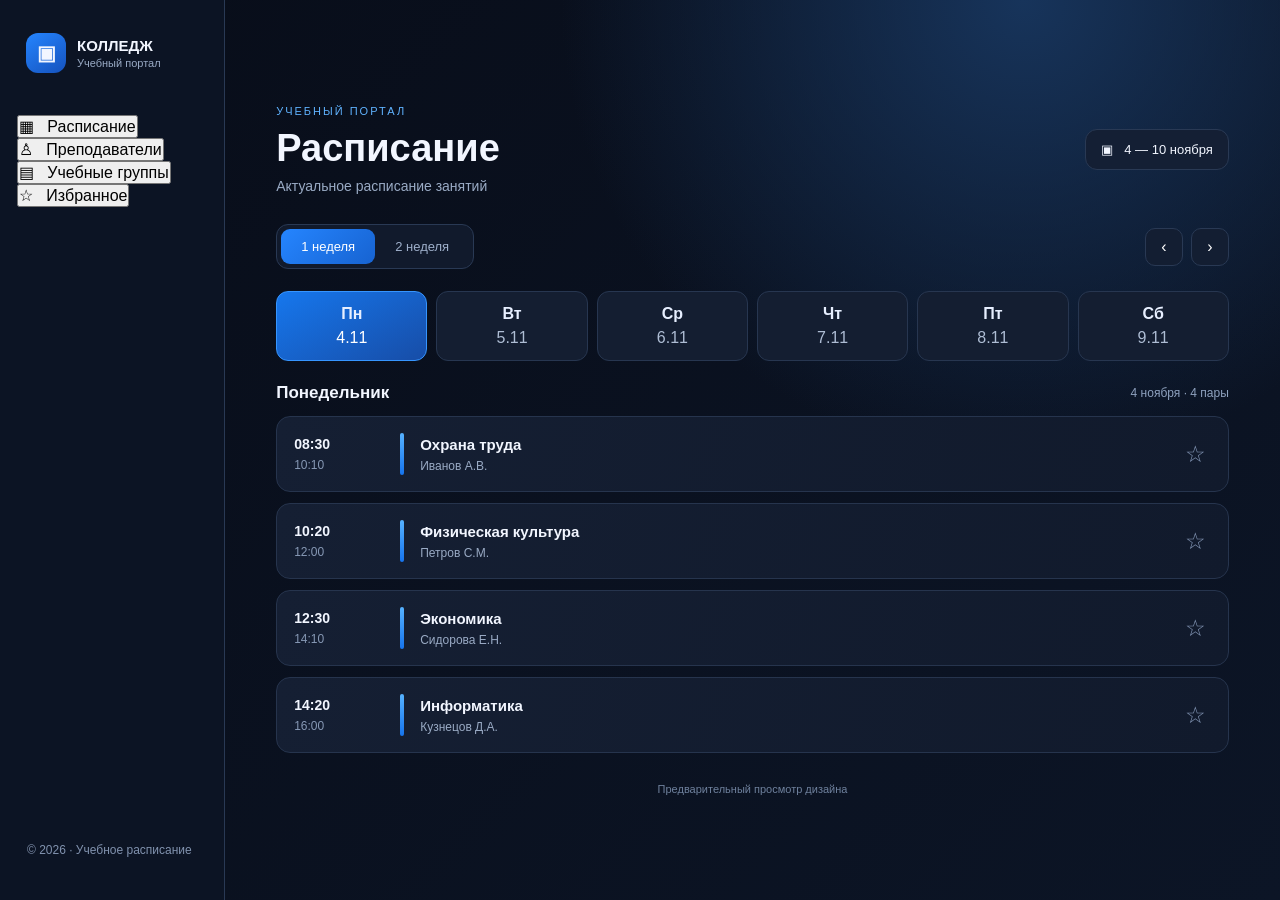
==== priw.html @ e2f6c63a "Create priw.html" ====
<!DOCTYPE html>
<html lang="ru">
<head>
<meta charset="UTF-8">
<meta name="viewport" content="width=device-width, initial-scale=1.0">
<title>Расписание колледжа</title>

<style>
:root {
    --bg: #090f1d;
    --panel: #131e32;
    --line: #293954;
    --text: #f2f6ff;
    --muted: #9aabc5;
    --blue: #2585ff;
}

* {
    box-sizing: border-box;
    margin: 0;
    padding: 0;
}

body {
    font-family: Arial, sans-serif;
    background:
        radial-gradient(circle at 80% 0%, #17345b, transparent 34%),
        linear-gradient(135deg, #080d19, #0c1526);
    color: var(--text);
    min-height: 100vh;
}

button {
    font: inherit;
    cursor: pointer;
}

/* ОСНОВНАЯ СТРУКТУРА */

.layout {
    display: grid;
    grid-template-columns: 225px minmax(0, 1fr);
    min-height: 100vh;
    max-width: 1450px;
    margin: auto;
}

/* БОКОВОЕ МЕНЮ */

.sidebar {
    background: #0c1424;
    border-right: 1px solid var(--line);
    padding: 28px 17px;
    display: flex;
    flex-direction: column;
}

.brand {
    display: flex;
    align-items: center;
    gap: 11px;
    font-size: 15px;
    font-weight: bold;
    padding: 5px 9px 42px;
}

.logo {
    display: grid;
    place-items: center;
    width: 40px;
    height: 40px;
    border-radius: 12px;
    background: linear-gradient(145deg, #2585ff, #1552bd);
    font-size: 20px;
}

.brand small {
    display: block;
    color: var(--muted);
    font-weight: normal;
    font-size: 11px;
    margin-top: 3px;
}

.nav {
    display: grid;
    gap: 9px;
}

.nav button {
    border: 1px solid transparent;
    background: none;
    color: #a9b8d0;
    text-align: left;
    padding: 13px;
    border-radius: 11px;
}

.nav button.active {
    background: linear-gradient(110deg, #155cc7, #17488f);
    border-color: #318dff;
    color: white;
}

.side-bottom {
    margin-top: auto;
    color: #8192ae;
    font-size: 12px;
    padding: 15px 10px;
}

/* ОСНОВНАЯ ОБЛАСТЬ */

main {
    max-width: 1150px;
    width: 100%;
    margin: auto;
    padding: 42px clamp(18px, 4vw, 55px);
    min-width: 0;
}

.top {
    display: flex;
    justify-content: space-between;
    align-items: center;
    gap: 16px;
    margin-bottom: 30px;
}

.eyebrow {
    color: #60b3ff;
    text-transform: uppercase;
    letter-spacing: 2px;
    font-size: 11px;
    margin-bottom: 10px;
}

h1 {
    font-size: clamp(28px, 4vw, 38px);
    margin-bottom: 8px;
}

.subtitle {
    color: var(--muted);
    font-size: 14px;
}

.date {
    padding: 12px 15px;
    border: 1px solid var(--line);
    border-radius: 12px;
    background: #141f34;
    font-size: 13px;
    white-space: nowrap;
}

/* НЕДЕЛИ */

.controls {
    display: flex;
    justify-content: space-between;
    align-items: center;
    margin-bottom: 22px;
    gap: 12px;
}

.segment {
    display: flex;
    padding: 4px;
    border: 1px solid var(--line);
    background: #111a2c;
    border-radius: 12px;
}

.segment button {
    border: 0;
    background: none;
    color: #9eafca;
    padding: 10px 20px;
    border-radius: 9px;
    font-size: 13px;
}

.segment button.active {
    background: linear-gradient(135deg, #2585ff, #1763d1);
    color: white;
}

.arrows {
    display: flex;
    gap: 8px;
}

.arrows button {
    width: 38px;
    height: 38px;
    border: 1px solid var(--line);
    border-radius: 10px;
    background: #131e32;
    color: white;
}

/* ДНИ НЕДЕЛИ */

.days {
    display: grid;
    grid-template-columns: repeat(6, minmax(0, 1fr));
    gap: 9px;
    margin-bottom: 22px;
}

.day {
    min-width: 0;
    border: 1px solid #273650;
    background: #141e31;
    border-radius: 12px;
    color: #aebdd4;
    padding: 13px 6px;
    min-height: 70px;
}

.day b {
    display: block;
    color: #e7efff;
    margin-bottom: 6px;
}

.day.active {
    background: linear-gradient(150deg, #1677ed, #174da7);
    border-color: #3695ff;
    color: white;
}

/* ЗАГОЛОВОК ДНЯ */

.day-heading {
    display: flex;
    justify-content: space-between;
    align-items: center;
    gap: 10px;
    margin: 8px 0 13px;
}

.day-heading h2 {
    font-size: 17px;
}

.day-heading span {
    font-size: 12px;
    color: #8fa2bf;
}

/* КАРТОЧКИ ПАР */

.lessons {
    display: grid;
    gap: 11px;
}

.lesson {
    display: grid;
    grid-template-columns: 90px 4px minmax(0, 1fr) 30px;
    gap: 16px;
    align-items: center;
    background: linear-gradient(110deg, #151f33, #111a2c);
    border: 1px solid #26344d;
    border-radius: 14px;
    padding: 16px 17px;
    min-width: 0;
}

.time {
    font-size: 14px;
    font-weight: bold;
    line-height: 1.55;
    white-space: nowrap;
}

.time small {
    display: block;
    color: #8799b5;
    font-weight: normal;
    font-size: 12px;
}

.bar {
    height: 42px;
    border-radius: 5px;
    background: linear-gradient(#56b2ff, #1674ed);
}

.details {
    min-width: 0;
}

.subject {
    font-size: 15px;
    font-weight: bold;
    margin-bottom: 6px;
    overflow-wrap: anywhere;
}

.teacher {
    font-size: 12px;
    color: #9aabc5;
}

.star {
    border: 0;
    background: none;
    color: #8295b4;
    font-size: 23px;
}

.star.selected {
    color: #ffd36a;
}

.empty {
    display: none;
    border: 1px dashed #34445e;
    border-radius: 14px;
    padding: 25px;
    text-align: center;
    color: var(--muted);
}

footer {
    text-align: center;
    color: #6f819d;
    font-size: 11px;
    margin-top: 30px;
}

/* МОБИЛЬНАЯ ВЕРСИЯ */

@media (max-width: 760px) {

    .layout {
        display: block;
    }

    .sidebar {
        width: 100%;
        padding: 12px 14px 10px;
        border-right: none;
        border-bottom: 1px solid var(--line);
    }

    .brand {
        padding: 0 3px 12px;
        font-size: 14px;
    }

    .logo {
        width: 35px;
        height: 35px;
    }

    .nav {
        display: flex;
        gap: 7px;
        overflow-x: auto;
        padding-bottom: 4px;
        scrollbar-width: none;
    }

    .nav::-webkit-scrollbar {
        display: none;
    }

    .nav button {
        flex: 0 0 auto;
        padding: 10px 12px;
        font-size: 12px;
        white-space: nowrap;
    }

    .side-bottom {
        display: none;
    }

    main {
        padding: 25px 14px 35px;
    }

    .top {
        align-items: flex-start;
        gap: 10px;
        margin-bottom: 23px;
    }

    h1 {
        font-size: 28px;
    }

    .subtitle {
        font-size: 12px;
        line-height: 1.5;
    }

    .date {
        padding: 9px 10px;
        font-size: 11px;
    }

    .controls {
        margin-bottom: 17px;
    }

    .segment button {
        padding: 10px 14px;
        font-size: 12px;
    }

    .arrows button {
        width: 35px;
        height: 35px;
    }

    .days {
        grid-template-columns: repeat(6, minmax(0, 1fr));
        gap: 5px;
        margin-bottom: 20px;
    }

    .day {
        min-height: 60px;
        padding: 10px 2px;
        font-size: 11px;
        border-radius: 10px;
    }

    .day b {
        font-size: 12px;
        margin-bottom: 5px;
    }

    .day-heading h2 {
        font-size: 16px;
    }

    .day-heading span {
        font-size: 11px;
    }

    /* Компактная карточка пары */

    .lessons {
        gap: 10px;
    }

    .lesson {
        display: grid;
        grid-template-columns: minmax(0, 1fr) 30px;
        gap: 8px 10px;
        padding: 14px 13px;
        border-radius: 12px;
    }

    .time {
        grid-column: 1;
        grid-row: 1;
        font-size: 13px;
        color: #7fc2ff;
    }

    .time small {
        display: inline;
        margin-left: 7px;
        font-size: 12px;
    }

    .bar {
        display: none;
    }

    .details {
        grid-column: 1;
        grid-row: 2;
        padding-left: 10px;
        border-left: 3px solid #2585ff;
    }

    .subject {
        font-size: 14px;
        line-height: 1.4;
        margin-bottom: 4px;
    }

    .teacher {
        font-size: 11px;
    }

    .star {
        grid-column: 2;
        grid-row: 1 / span 2;
        align-self: center;
        font-size: 22px;
        padding: 5px;
    }

    footer {
        margin-top: 22px;
        font-size: 10px;
    }
}

@media (max-width: 380px) {

    main {
        padding-left: 11px;
        padding-right: 11px;
    }

    .date {
        max-width: 115px;
        white-space: normal;
        text-align: center;
    }

    .days {
        gap: 4px;
    }

    .day {
        font-size: 10px;
    }

    .lesson {
        padding: 12px 11px;
    }

    .segment button {
        padding: 9px 11px;
    }
}
</style>
</head>

<body>

<div class="layout">

<aside class="sidebar">

    <div class="brand">
        <span class="logo">▣</span>
        <span>
            КОЛЛЕДЖ
            <small>Учебный портал</small>
        </span>
    </div>

    <nav>
        <button class="active">▦ &nbsp; Расписание</button>
        <button>♙ &nbsp; Преподаватели</button>
        <button>▤ &nbsp; Учебные группы</button>
        <button>☆ &nbsp; Избранное</button>
    </nav>

    <div class="side-bottom">
        © 2026 · Учебное расписание
    </div>

</aside>

<main>

    <div class="top">
        <div>
            <div class="eyebrow">Учебный портал</div>
            <h1>Расписание</h1>
            <p class="subtitle">Актуальное расписание занятий</p>
        </div>

        <div class="date">▣ &nbsp; 4 — 10 ноября</div>
    </div>

    <div class="controls">
        <div class="segment">
            <button class="active">1 неделя</button>
            <button>2 неделя</button>
        </div>

        <div class="arrows">
            <button>‹</button>
            <button>›</button>
        </div>
    </div>

    <div class="days">
        <button class="day active"><b>Пн</b>4.11</button>
        <button class="day"><b>Вт</b>5.11</button>
        <button class="day"><b>Ср</b>6.11</button>
        <button class="day"><b>Чт</b>7.11</button>
        <button class="day"><b>Пт</b>8.11</button>
        <button class="day"><b>Сб</b>9.11</button>
    </div>

    <div class="day-heading">
        <h2 id="dayTitle">Понедельник</h2>
        <span id="dayCount">4 ноября · 4 пары</span>
    </div>

    <div class="lessons" id="lessons">

        <article class="lesson">
            <div class="time">08:30<small>10:10</small></div>
            <div class="bar"></div>
            <div class="details">
                <div class="subject">Охрана труда</div>
                <div class="teacher">Иванов А.В.</div>
            </div>
            <button class="star">☆</button>
        </article>

        <article class="lesson">
            <div class="time">10:20<small>12:00</small></div>
            <div class="bar"></div>
            <div class="details">
                <div class="subject">Физическая культура</div>
                <div class="teacher">Петров С.М.</div>
            </div>
            <button class="star">☆</button>
        </article>

        <article class="lesson">
            <div class="time">12:30<small>14:10</small></div>
            <div class="bar"></div>
            <div class="details">
                <div class="subject">Экономика</div>
                <div class="teacher">Сидорова Е.Н.</div>
            </div>
            <button class="star">☆</button>
        </article>

        <article class="lesson">
            <div class="time">14:20<small>16:00</small></div>
            <div class="bar"></div>
            <div class="details">
                <div class="subject">Информатика</div>
                <div class="teacher">Кузнецов Д.А.</div>
            </div>
            <button class="star">☆</button>
        </article>

    </div>

    <div class="empty" id="empty">
        На выбранный день занятий нет.
    </div>

    <footer>
        Предварительный просмотр дизайна
    </footer>

</main>
</div>

<script>
const dayNames = [
    "Понедельник",
    "Вторник",
    "Среда",
    "Четверг",
    "Пятница",
    "Суббота"
];

document.querySelectorAll(".day").forEach((button, index) => {
    button.addEventListener("click", () => {

        document.querySelectorAll(".day").forEach(day => {
            day.classList.remove("active");
        });

        button.classList.add("active");

        document.getElementById("dayTitle").textContent =
            dayNames[index];

        document.getElementById("dayCount").textContent =
            index === 0 ? "4 ноября · 4 пары" : "Демонстрационный просмотр";

        document.getElementById("lessons").style.display =
            index === 0 ? "grid" : "none";

        document.getElementById("empty").style.display =
            index === 0 ? "none" : "block";
    });
});

document.querySelectorAll(".segment button").forEach(button => {
    button.addEventListener("click", () => {
        document.querySelectorAll(".segment button").forEach(item => {
            item.classList.remove("active");
        });

        button.classList.add("active");
    });
});

document.querySelectorAll(".star").forEach(button => {
    button.addEventListener("click", () => {
        button.classList.toggle("selected");

        button.textContent =
            button.classList.contains("selected") ? "★" : "☆";
    });
});
</script>

</body>
</html>
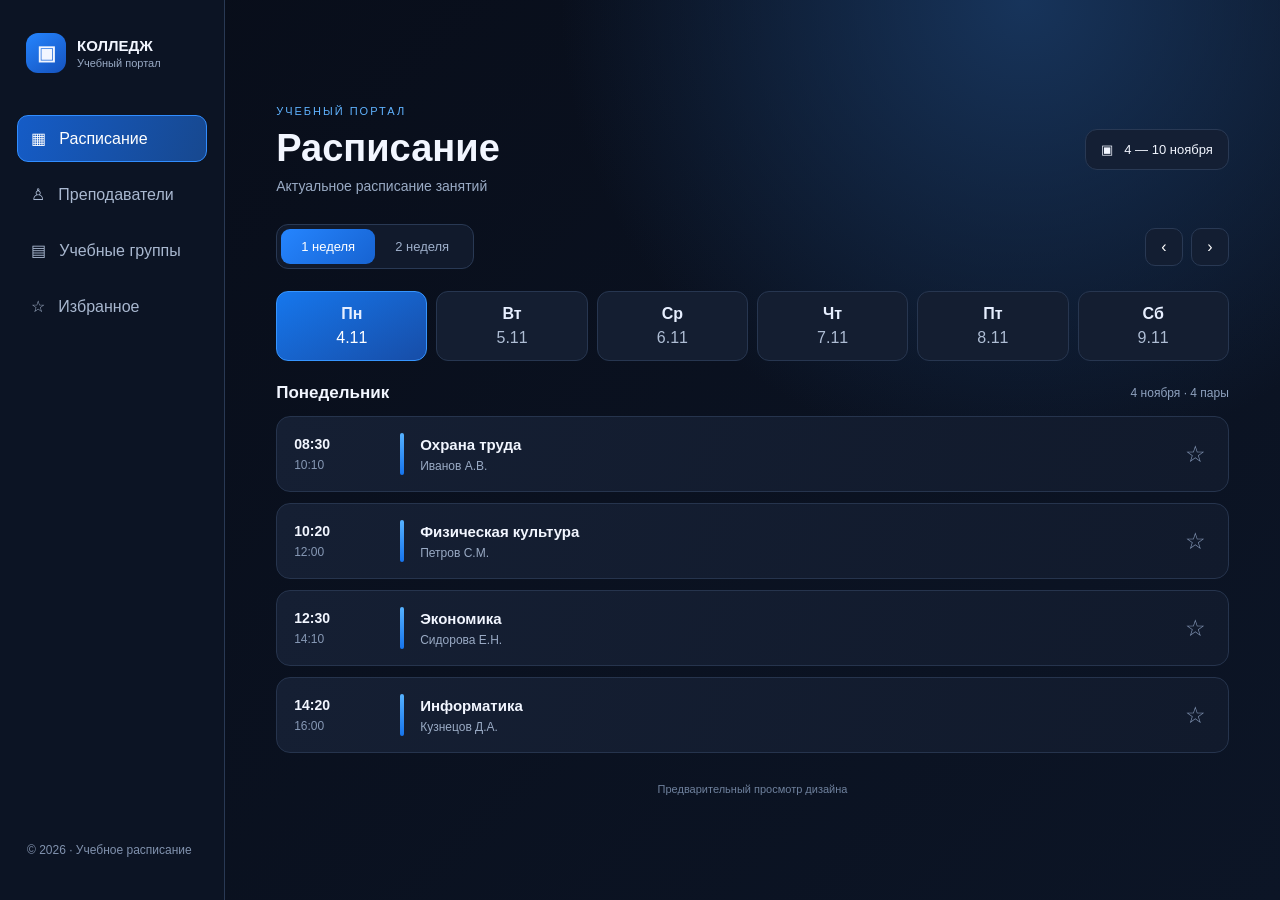
==== commit 9403e0b3: "Update priw.html" ====
--- a/priw.html
+++ b/priw.html
@@ -553,7 +553,7 @@
         </span>
     </div>
 
-    <nav>
+    <nav class="nav">
         <button class="active">▦ &nbsp; Расписание</button>
         <button>♙ &nbsp; Преподаватели</button>
         <button>▤ &nbsp; Учебные группы</button>
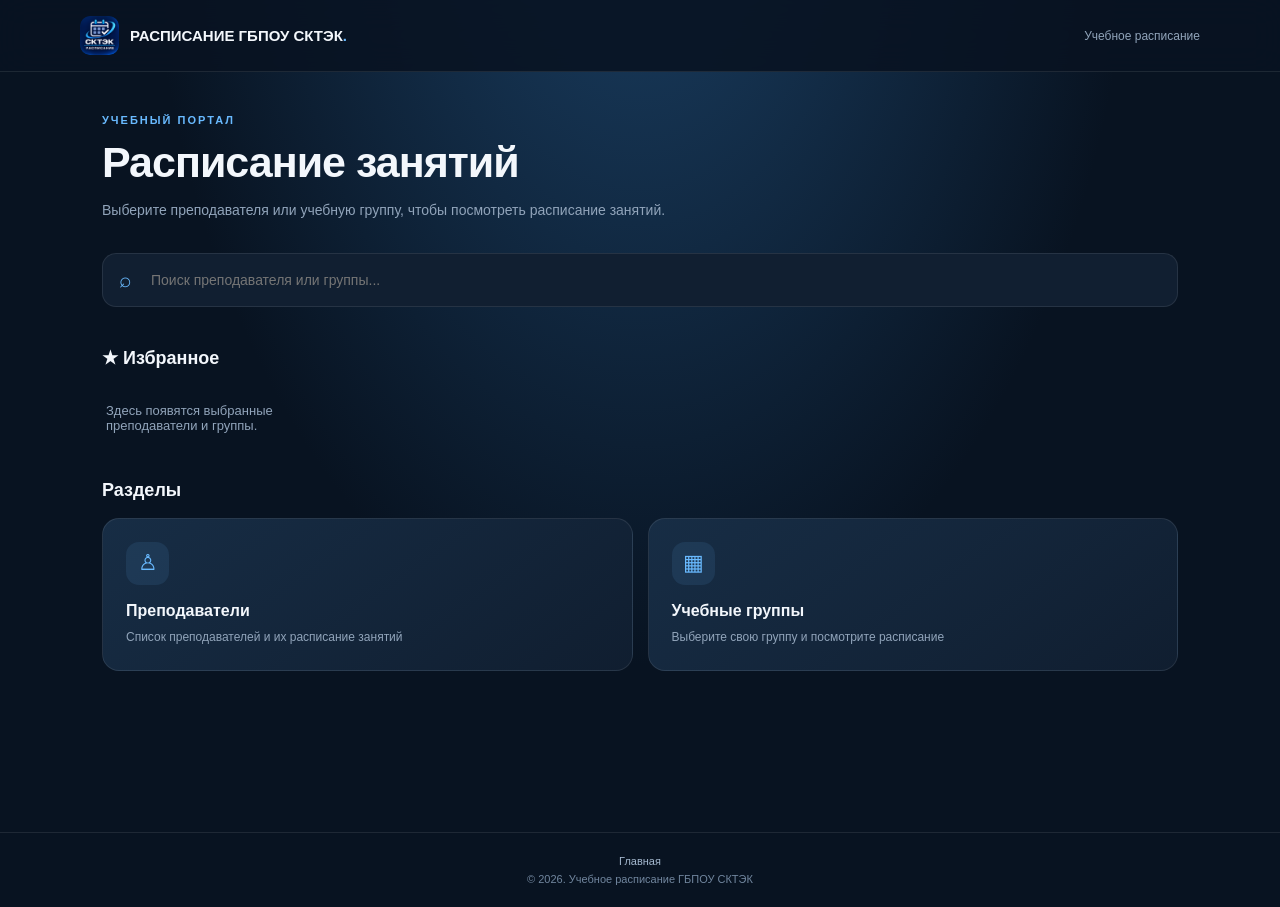
==== commit 92717bfd: "Update priw.html" ====
--- a/priw.html
+++ b/priw.html
@@ -4,713 +4,602 @@
 <head>
 <meta charset="UTF-8">
 <meta name="viewport" content="width=device-width, initial-scale=1.0">
-<title>Расписание колледжа</title>
+<meta name="theme-color" content="#081321">
+<title>Расписание СКТЭК</title>
 
 <style>
 :root {
-    --bg: #090f1d;
-    --panel: #131e32;
-    --line: #293954;
-    --text: #f2f6ff;
-    --muted: #9aabc5;
-    --blue: #2585ff;
-}
-
-* {
-    box-sizing: border-box;
-    margin: 0;
-    padding: 0;
-}
-
+    --bg: #081321;
+    --panel: #111f31;
+    --panel2: #172a40;
+    --line: rgba(255,255,255,.09);
+    --text: #f3f7fc;
+    --muted: #91a4ba;
+    --blue: #69baff;
+    --green: #55d69b;
+    --gold: #ffd477;
+}
+* { box-sizing: border-box; margin: 0; padding: 0; }
 body {
-    font-family: Arial, sans-serif;
+    min-height: 100vh;
+    color: var(--text);
     background:
-        radial-gradient(circle at 80% 0%, #17345b, transparent 34%),
-        linear-gradient(135deg, #080d19, #0c1526);
-    color: var(--text);
-    min-height: 100vh;
-}
-
-button {
-    font: inherit;
-    cursor: pointer;
-}
-
-/* ОСНОВНАЯ СТРУКТУРА */
-
-.layout {
-    display: grid;
-    grid-template-columns: 225px minmax(0, 1fr);
-    min-height: 100vh;
-    max-width: 1450px;
-    margin: auto;
-}
-
-/* БОКОВОЕ МЕНЮ */
-
-.sidebar {
-    background: #0c1424;
-    border-right: 1px solid var(--line);
-    padding: 28px 17px;
-    display: flex;
-    flex-direction: column;
-}
-
-.brand {
+        radial-gradient(ellipse at 50% -20%, #1b4166 0, transparent 55%),
+        var(--bg);
+    font-family: -apple-system, BlinkMacSystemFont, "Segoe UI", Arial, sans-serif;
+}
+header {
+    height: 72px;
+    padding: 0 max(20px, calc((100% - 1120px)/2));
     display: flex;
     align-items: center;
-    gap: 11px;
-    font-size: 15px;
-    font-weight: bold;
-    padding: 5px 9px 42px;
-}
-
-.logo {
-    display: grid;
-    place-items: center;
-    width: 40px;
-    height: 40px;
-    border-radius: 12px;
-    background: linear-gradient(145deg, #2585ff, #1552bd);
-    font-size: 20px;
-}
-
-.brand small {
-    display: block;
-    color: var(--muted);
-    font-weight: normal;
-    font-size: 11px;
-    margin-top: 3px;
-}
-
-.nav {
-    display: grid;
-    gap: 9px;
-}
-
-.nav button {
-    border: 1px solid transparent;
-    background: none;
-    color: #a9b8d0;
-    text-align: left;
-    padding: 13px;
-    border-radius: 11px;
-}
-
-.nav button.active {
-    background: linear-gradient(110deg, #155cc7, #17488f);
-    border-color: #318dff;
-    color: white;
-}
-
-.side-bottom {
-    margin-top: auto;
-    color: #8192ae;
-    font-size: 12px;
-    padding: 15px 10px;
-}
-
-/* ОСНОВНАЯ ОБЛАСТЬ */
-
-main {
-    max-width: 1150px;
-    width: 100%;
-    margin: auto;
-    padding: 42px clamp(18px, 4vw, 55px);
-    min-width: 0;
-}
-
-.top {
-    display: flex;
     justify-content: space-between;
-    align-items: center;
-    gap: 16px;
-    margin-bottom: 30px;
-}
-
-.eyebrow {
-    color: #60b3ff;
-    text-transform: uppercase;
-    letter-spacing: 2px;
-    font-size: 11px;
-    margin-bottom: 10px;
-}
-
-h1 {
-    font-size: clamp(28px, 4vw, 38px);
-    margin-bottom: 8px;
-}
-
-.subtitle {
-    color: var(--muted);
-    font-size: 14px;
-}
-
-.date {
-    padding: 12px 15px;
-    border: 1px solid var(--line);
-    border-radius: 12px;
-    background: #141f34;
-    font-size: 13px;
-    white-space: nowrap;
-}
-
-/* НЕДЕЛИ */
-
-.controls {
-    display: flex;
-    justify-content: space-between;
-    align-items: center;
-    margin-bottom: 22px;
-    gap: 12px;
-}
-
-.segment {
-    display: flex;
-    padding: 4px;
-    border: 1px solid var(--line);
-    background: #111a2c;
-    border-radius: 12px;
-}
-
-.segment button {
-    border: 0;
-    background: none;
-    color: #9eafca;
-    padding: 10px 20px;
-    border-radius: 9px;
-    font-size: 13px;
-}
-
-.segment button.active {
-    background: linear-gradient(135deg, #2585ff, #1763d1);
-    color: white;
-}
-
-.arrows {
-    display: flex;
-    gap: 8px;
-}
-
-.arrows button {
-    width: 38px;
-    height: 38px;
-    border: 1px solid var(--line);
-    border-radius: 10px;
-    background: #131e32;
-    color: white;
-}
-
-/* ДНИ НЕДЕЛИ */
-
-.days {
-    display: grid;
-    grid-template-columns: repeat(6, minmax(0, 1fr));
-    gap: 9px;
-    margin-bottom: 22px;
-}
-
-.day {
-    min-width: 0;
-    border: 1px solid #273650;
-    background: #141e31;
-    border-radius: 12px;
-    color: #aebdd4;
-    padding: 13px 6px;
-    min-height: 70px;
-}
-
-.day b {
-    display: block;
-    color: #e7efff;
-    margin-bottom: 6px;
-}
-
-.day.active {
-    background: linear-gradient(150deg, #1677ed, #174da7);
-    border-color: #3695ff;
-    color: white;
-}
-
-/* ЗАГОЛОВОК ДНЯ */
-
-.day-heading {
-    display: flex;
-    justify-content: space-between;
-    align-items: center;
-    gap: 10px;
-    margin: 8px 0 13px;
-}
-
-.day-heading h2 {
-    font-size: 17px;
-}
-
-.day-heading span {
-    font-size: 12px;
-    color: #8fa2bf;
-}
-
-/* КАРТОЧКИ ПАР */
-
-.lessons {
-    display: grid;
-    gap: 11px;
-}
-
-.lesson {
-    display: grid;
-    grid-template-columns: 90px 4px minmax(0, 1fr) 30px;
-    gap: 16px;
-    align-items: center;
-    background: linear-gradient(110deg, #151f33, #111a2c);
-    border: 1px solid #26344d;
-    border-radius: 14px;
-    padding: 16px 17px;
-    min-width: 0;
-}
-
-.time {
-    font-size: 14px;
-    font-weight: bold;
-    line-height: 1.55;
-    white-space: nowrap;
-}
-
-.time small {
-    display: block;
-    color: #8799b5;
-    font-weight: normal;
-    font-size: 12px;
-}
-
-.bar {
-    height: 42px;
-    border-radius: 5px;
-    background: linear-gradient(#56b2ff, #1674ed);
-}
-
-.details {
-    min-width: 0;
-}
-
-.subject {
-    font-size: 15px;
-    font-weight: bold;
-    margin-bottom: 6px;
-    overflow-wrap: anywhere;
-}
-
-.teacher {
-    font-size: 12px;
-    color: #9aabc5;
-}
-
+    border-bottom: 1px solid var(--line);
+    background: rgba(8,19,33,.88);
+    position: sticky;
+    top: 0;
+    z-index: 5;
+    backdrop-filter: blur(16px);
+}
+.logo { display:flex; align-items:center; gap:11px; font-size:15px; font-weight:800; }
+.logo img { width:39px; height:39px; border-radius:10px; object-fit:contain; }
+.logo b { color:var(--blue); }
+.header-caption { color:var(--muted); font-size:12px; }
+main { max-width:1120px; min-height:calc(100vh - 140px); margin:auto; padding:42px 22px 65px; }
+.page { display:none; }
+.page.active { display:block; animation:appear .22s ease; }
+@keyframes appear { from {opacity:0; transform:translateY(5px)} to {opacity:1; transform:none} }
+.eyebrow { color:var(--blue); font-size:11px; font-weight:800; letter-spacing:2px; text-transform:uppercase; margin-bottom:12px; }
+h1 { font-size:clamp(29px,5vw,43px); letter-spacing:-1px; margin-bottom:12px; }
+h2 { font-size:18px; margin-bottom:17px; }
+.intro { color:var(--muted); font-size:14px; line-height:1.7; max-width:650px; }
+.hero { margin-bottom:30px; }
+.search { position:relative; margin:28px 0 32px; }
+.search input {
+    width:100%; height:54px; padding:0 18px 0 48px;
+    border:1px solid var(--line); border-radius:14px;
+    background:var(--panel); color:var(--text); font-size:14px; outline:none;
+}
+.search input:focus { border-color:var(--blue); box-shadow:0 0 0 3px #69baff18; }
+.search-icon { position:absolute; left:17px; top:15px; color:var(--blue); font-size:21px; }
+.search-results { display:grid; gap:7px; margin-top:8px; }
+.search-result {
+    display:flex; justify-content:space-between; gap:10px; width:100%;
+    padding:14px 16px; border:1px solid var(--line); border-radius:11px;
+    background:var(--panel); color:var(--text); text-align:left; cursor:pointer;
+}
+.search-result span { color:var(--blue); font-size:12px; }
+.menu { display:grid; grid-template-columns:repeat(2,minmax(0,1fr)); gap:15px; }
+.menu-card {
+    min-height:150px; padding:23px; border:1px solid var(--line);
+    border-radius:17px; background:linear-gradient(145deg,#172d45,#101e30);
+    color:var(--text); text-align:left; cursor:pointer; transition:.2s;
+}
+.menu-card:hover,.item:hover { border-color:#69baff77; transform:translateY(-2px); }
+.menu-icon {
+    width:43px; height:43px; display:grid; place-items:center;
+    margin-bottom:17px; border-radius:13px; background:#69baff19;
+    color:var(--blue); font-size:22px;
+}
+.menu-card h3 { font-size:16px; margin-bottom:8px; }
+.menu-card p { color:var(--muted); font-size:12px; line-height:1.6; }
+.items { display:grid; grid-template-columns:repeat(auto-fill,minmax(230px,1fr)); gap:12px; }
+.item {
+    display:flex; align-items:center; gap:12px; padding:17px;
+    border:1px solid var(--line); border-radius:14px;
+    background:var(--panel); transition:.2s;
+}
+.item-info { flex:1; min-width:0; cursor:pointer; }
+.item-info h3 { font-size:14px; margin-bottom:6px; }
+.item-info p { color:var(--muted); font-size:12px; }
 .star {
-    border: 0;
-    background: none;
-    color: #8295b4;
-    font-size: 23px;
-}
-
-.star.selected {
-    color: #ffd36a;
-}
-
-.empty {
-    display: none;
-    border: 1px dashed #34445e;
-    border-radius: 14px;
-    padding: 25px;
-    text-align: center;
-    color: var(--muted);
-}
-
-footer {
-    text-align: center;
-    color: #6f819d;
-    font-size: 11px;
-    margin-top: 30px;
-}
-
-/* МОБИЛЬНАЯ ВЕРСИЯ */
-
-@media (max-width: 760px) {
-
-    .layout {
-        display: block;
-    }
-
-    .sidebar {
-        width: 100%;
-        padding: 12px 14px 10px;
-        border-right: none;
-        border-bottom: 1px solid var(--line);
-    }
-
-    .brand {
-        padding: 0 3px 12px;
-        font-size: 14px;
-    }
-
-    .logo {
-        width: 35px;
-        height: 35px;
-    }
-
-    .nav {
-        display: flex;
-        gap: 7px;
-        overflow-x: auto;
-        padding-bottom: 4px;
-        scrollbar-width: none;
-    }
-
-    .nav::-webkit-scrollbar {
-        display: none;
-    }
-
-    .nav button {
-        flex: 0 0 auto;
-        padding: 10px 12px;
-        font-size: 12px;
-        white-space: nowrap;
-    }
-
-    .side-bottom {
-        display: none;
-    }
-
-    main {
-        padding: 25px 14px 35px;
-    }
-
-    .top {
-        align-items: flex-start;
-        gap: 10px;
-        margin-bottom: 23px;
-    }
-
-    h1 {
-        font-size: 28px;
-    }
-
-    .subtitle {
-        font-size: 12px;
-        line-height: 1.5;
-    }
-
-    .date {
-        padding: 9px 10px;
-        font-size: 11px;
-    }
-
-    .controls {
-        margin-bottom: 17px;
-    }
-
-    .segment button {
-        padding: 10px 14px;
-        font-size: 12px;
-    }
-
-    .arrows button {
-        width: 35px;
-        height: 35px;
-    }
-
-    .days {
-        grid-template-columns: repeat(6, minmax(0, 1fr));
-        gap: 5px;
-        margin-bottom: 20px;
-    }
-
-    .day {
-        min-height: 60px;
-        padding: 10px 2px;
-        font-size: 11px;
-        border-radius: 10px;
-    }
-
-    .day b {
-        font-size: 12px;
-        margin-bottom: 5px;
-    }
-
-    .day-heading h2 {
-        font-size: 16px;
-    }
-
-    .day-heading span {
-        font-size: 11px;
-    }
-
-    /* Компактная карточка пары */
-
-    .lessons {
-        gap: 10px;
-    }
-
-    .lesson {
-        display: grid;
-        grid-template-columns: minmax(0, 1fr) 30px;
-        gap: 8px 10px;
-        padding: 14px 13px;
-        border-radius: 12px;
-    }
-
-    .time {
-        grid-column: 1;
-        grid-row: 1;
-        font-size: 13px;
-        color: #7fc2ff;
-    }
-
-    .time small {
-        display: inline;
-        margin-left: 7px;
-        font-size: 12px;
-    }
-
-    .bar {
-        display: none;
-    }
-
-    .details {
-        grid-column: 1;
-        grid-row: 2;
-        padding-left: 10px;
-        border-left: 3px solid #2585ff;
-    }
-
-    .subject {
-        font-size: 14px;
-        line-height: 1.4;
-        margin-bottom: 4px;
-    }
-
-    .teacher {
-        font-size: 11px;
-    }
-
-    .star {
-        grid-column: 2;
-        grid-row: 1 / span 2;
-        align-self: center;
-        font-size: 22px;
-        padding: 5px;
-    }
-
-    footer {
-        margin-top: 22px;
-        font-size: 10px;
-    }
-}
-
-@media (max-width: 380px) {
-
-    main {
-        padding-left: 11px;
-        padding-right: 11px;
-    }
-
-    .date {
-        max-width: 115px;
-        white-space: normal;
-        text-align: center;
-    }
-
-    .days {
-        gap: 4px;
-    }
-
-    .day {
-        font-size: 10px;
-    }
-
-    .lesson {
-        padding: 12px 11px;
-    }
-
-    .segment button {
-        padding: 9px 11px;
-    }
+    width:38px; height:38px; flex-shrink:0; border:1px solid var(--line);
+    border-radius:11px; background:var(--panel2); color:#8fa4bb;
+    font-size:21px; cursor:pointer;
+}
+.star.selected { color:var(--gold); }
+.back { margin-bottom:25px; border:0; background:none; color:var(--blue); font-size:14px; cursor:pointer; }
+.schedule-heading { display:flex; align-items:center; justify-content:space-between; gap:12px; margin-bottom:22px; }
+.schedule-heading h1 { font-size:clamp(24px,4vw,34px); margin:0; }
+.controls { display:flex; align-items:center; flex-wrap:wrap; gap:9px; margin-bottom:17px; }
+.controls label { color:var(--muted); font-size:13px; }
+.controls input { min-height:40px; padding:8px 11px; border:1px solid var(--line); border-radius:9px; background:var(--panel); color:white; color-scheme:dark; }
+.btn {
+    min-height:39px; padding:9px 14px; border:1px solid var(--line);
+    border-radius:9px; background:var(--panel); color:#b4c5d8;
+    font-size:12px; font-weight:650; cursor:pointer;
+}
+.btn.active { background:#174c78; border-color:#318ee0; color:white; }
+.weeks { display:flex; gap:8px; margin-bottom:20px; }
+.weeks .btn { flex:1; max-width:170px; }
+.days { display:grid; gap:13px; }
+.day { overflow:hidden; border:1px solid var(--line); border-radius:15px; background:var(--panel); }
+.day.today { border-color:#69baff99; }
+.day-head { display:flex; justify-content:space-between; gap:10px; padding:16px 18px; background:var(--panel2); border-bottom:1px solid var(--line); }
+.day-head h3 { font-size:14px; }
+.day-head span { color:var(--muted); font-size:12px; }
+.lesson { display:grid; grid-template-columns:125px 1fr; gap:14px; padding:16px 18px; border-bottom:1px solid var(--line); }
+.lesson:last-child { border-bottom:0; }
+.lesson-time { color:var(--blue); font-size:13px; font-weight:700; }
+.lesson-main { font-size:13px; font-weight:650; margin-bottom:5px; }
+.lesson-sub { color:#a9bbcf; font-size:13px; line-height:1.5; }
+.lesson-teacher { color:var(--blue); font-size:12px; margin-top:7px; }
+.status { color:var(--green); font-size:11px; font-weight:750; margin-top:7px; }
+.empty { color:var(--muted); padding:17px 4px; font-size:13px; }
+.note { color:var(--muted); font-size:11px; line-height:1.6; margin-top:17px; }
+.loading { padding:20px; border:1px solid var(--line); border-radius:14px; background:var(--panel); color:var(--muted); line-height:1.6; }
+.error { color:#ff9b9b; }
+footer { padding:22px 15px; border-top:1px solid var(--line); color:#71869e; text-align:center; font-size:11px; }
+footer div { margin-bottom:6px; color:#a4b8ce; }
+@media(max-width:650px) {
+    header { height:64px; padding:0 15px; }
+    .logo { font-size:12px; gap:8px; }
+    .logo img { width:34px; height:34px; }
+    .header-caption { display:none; }
+    main { padding:32px 16px 50px; }
+    .menu,.items { grid-template-columns:1fr; }
+    .lesson { grid-template-columns:1fr; gap:7px; padding:14px; }
+    .day-head { padding:14px; }
+    .weeks .btn { padding:9px 5px; font-size:11px; }
 }
 </style>
 </head>
 
 <body>
-
-<div class="layout">
-
-<aside class="sidebar">
-
-    <div class="brand">
-        <span class="logo">▣</span>
-        <span>
-            КОЛЛЕДЖ
-            <small>Учебный портал</small>
-        </span>
+<header>
+    <div class="logo">
+        <img src="https://muffler-kmm.github.io/Shedule/icon-192.png" alt="СКТЭК">
+        <span>РАСПИСАНИЕ ГБПОУ СКТЭК<b>.</b></span>
     </div>
-
-    <nav class="nav">
-        <button class="active">▦ &nbsp; Расписание</button>
-        <button>♙ &nbsp; Преподаватели</button>
-        <button>▤ &nbsp; Учебные группы</button>
-        <button>☆ &nbsp; Избранное</button>
-    </nav>
-
-    <div class="side-bottom">
-        © 2026 · Учебное расписание
-    </div>
-
-</aside>
+    <div class="header-caption">Учебное расписание</div>
+</header>
 
 <main>
-
-    <div class="top">
-        <div>
+    <section id="home" class="page active">
+        <div class="hero">
             <div class="eyebrow">Учебный портал</div>
-            <h1>Расписание</h1>
-            <p class="subtitle">Актуальное расписание занятий</p>
-        </div>
-
-        <div class="date">▣ &nbsp; 4 — 10 ноября</div>
-    </div>
-
-    <div class="controls">
-        <div class="segment">
-            <button class="active">1 неделя</button>
-            <button>2 неделя</button>
-        </div>
-
-        <div class="arrows">
-            <button>‹</button>
-            <button>›</button>
-        </div>
-    </div>
-
-    <div class="days">
-        <button class="day active"><b>Пн</b>4.11</button>
-        <button class="day"><b>Вт</b>5.11</button>
-        <button class="day"><b>Ср</b>6.11</button>
-        <button class="day"><b>Чт</b>7.11</button>
-        <button class="day"><b>Пт</b>8.11</button>
-        <button class="day"><b>Сб</b>9.11</button>
-    </div>
-
-    <div class="day-heading">
-        <h2 id="dayTitle">Понедельник</h2>
-        <span id="dayCount">4 ноября · 4 пары</span>
-    </div>
-
-    <div class="lessons" id="lessons">
-
-        <article class="lesson">
-            <div class="time">08:30<small>10:10</small></div>
-            <div class="bar"></div>
-            <div class="details">
-                <div class="subject">Охрана труда</div>
-                <div class="teacher">Иванов А.В.</div>
-            </div>
-            <button class="star">☆</button>
-        </article>
-
-        <article class="lesson">
-            <div class="time">10:20<small>12:00</small></div>
-            <div class="bar"></div>
-            <div class="details">
-                <div class="subject">Физическая культура</div>
-                <div class="teacher">Петров С.М.</div>
-            </div>
-            <button class="star">☆</button>
-        </article>
-
-        <article class="lesson">
-            <div class="time">12:30<small>14:10</small></div>
-            <div class="bar"></div>
-            <div class="details">
-                <div class="subject">Экономика</div>
-                <div class="teacher">Сидорова Е.Н.</div>
-            </div>
-            <button class="star">☆</button>
-        </article>
-
-        <article class="lesson">
-            <div class="time">14:20<small>16:00</small></div>
-            <div class="bar"></div>
-            <div class="details">
-                <div class="subject">Информатика</div>
-                <div class="teacher">Кузнецов Д.А.</div>
-            </div>
-            <button class="star">☆</button>
-        </article>
-
-    </div>
-
-    <div class="empty" id="empty">
-        На выбранный день занятий нет.
-    </div>
-
-    <footer>
-        Предварительный просмотр дизайна
-    </footer>
-
+            <h1>Расписание занятий</h1>
+            <p class="intro">Выберите преподавателя или учебную группу, чтобы посмотреть расписание занятий.</p>
+        </div>
+
+        <div class="search">
+            <span class="search-icon">⌕</span>
+            <input id="search" type="search" placeholder="Поиск преподавателя или группы..." autocomplete="off">
+            <div class="search-results" id="searchResults"></div>
+        </div>
+
+        <div style="margin-bottom:30px">
+            <h2>★ Избранное</h2>
+            <div class="items" id="favorites"></div>
+        </div>
+
+        <h2>Разделы</h2>
+        <div class="menu">
+            <button class="menu-card" onclick="showPage('teachers')">
+                <div class="menu-icon">♙</div>
+                <h3>Преподаватели</h3>
+                <p>Список преподавателей и их расписание занятий</p>
+            </button>
+            <button class="menu-card" onclick="showPage('groups')">
+                <div class="menu-icon">▦</div>
+                <h3>Учебные группы</h3>
+                <p>Выберите свою группу и посмотрите расписание</p>
+            </button>
+        </div>
+    </section>
+
+    <section id="teachers" class="page">
+        <button class="back" onclick="showPage('home')">← Главное меню</button>
+        <div class="hero">
+            <div class="eyebrow">Список преподавателей</div>
+            <h1>Преподаватели</h1>
+            <p class="intro">Выберите преподавателя, чтобы открыть его расписание.</p>
+        </div>
+        <div class="items" id="teacherList"></div>
+    </section>
+
+    <section id="groups" class="page">
+        <button class="back" onclick="showPage('home')">← Главное меню</button>
+        <div class="hero">
+            <div class="eyebrow">Учебные группы</div>
+            <h1>Группы</h1>
+            <p class="intro">Выберите учебную группу, чтобы посмотреть занятия.</p>
+        </div>
+        <div class="items" id="groupList"></div>
+    </section>
+
+    <section id="schedule" class="page">
+        <button class="back" onclick="showPage(previousPage)">← Назад</button>
+        <div class="schedule-heading">
+            <h1 id="scheduleTitle">Расписание</h1>
+            <button class="star" id="scheduleStar" title="Добавить в избранное">☆</button>
+        </div>
+
+        <div class="controls">
+            <label for="datePicker">Дата:</label>
+            <input type="date" id="datePicker">
+            <button class="btn" id="todayButton">Сегодня</button>
+        </div>
+
+        <div class="weeks">
+            <button class="btn" id="week1" onclick="switchWeek(1)">Первая неделя</button>
+            <button class="btn" id="week2" onclick="switchWeek(2)">Вторая неделя</button>
+        </div>
+
+        <div class="days" id="days"></div>
+        <p class="note" id="note"></p>
+    </section>
+
+    <div id="loading" class="loading">Загружаем актуальную базу расписания…</div>
 </main>
-</div>
+
+<footer>
+    <div id="footerPage">Главная</div>
+    © 2026. Учебное расписание ГБПОУ СКТЭК
+</footer>
 
 <script>
-const dayNames = [
-    "Понедельник",
-    "Вторник",
-    "Среда",
-    "Четверг",
-    "Пятница",
-    "Суббота"
-];
-
-document.querySelectorAll(".day").forEach((button, index) => {
-    button.addEventListener("click", () => {
-
-        document.querySelectorAll(".day").forEach(day => {
-            day.classList.remove("active");
+const SOURCE_URL = "https://muffler-kmm.github.io/Shedule/";
+const TIMES = ["9:00–10:20", "10:30–11:50", "12:30–13:50", "14:00–15:20"];
+const DAY_NAMES = ["Понедельник", "Вторник", "Среда", "Четверг", "Пятница"];
+
+let DATA = null;
+let teachers = [];
+let groups = [];
+let favorites = [];
+let selectedName = "";
+let selectedType = "teacher";
+let previousPage = "home";
+let selectedDate = new Date();
+let activeWeek = 1;
+
+selectedDate.setHours(0,0,0,0);
+
+try {
+    favorites = JSON.parse(localStorage.getItem("scheduleFavorites") || "[]");
+    if (!Array.isArray(favorites)) favorites = [];
+} catch {
+    favorites = [];
+}
+
+const $ = id => document.getElementById(id);
+
+function showPage(id) {
+    document.querySelectorAll(".page").forEach(p => p.classList.remove("active"));
+    $(id).classList.add("active");
+    $("footerPage").textContent = ({
+        home:"Главная", teachers:"Преподаватели",
+        groups:"Учебные группы", schedule:"Расписание"
+    })[id] || "Расписание";
+    window.scrollTo({top:0, behavior:"smooth"});
+}
+
+function getMonday(date) {
+    const d = new Date(date);
+    const day = d.getDay();
+    d.setDate(d.getDate() + (day === 0 ? -6 : 1-day));
+    d.setHours(0,0,0,0);
+    return d;
+}
+
+function getWeekNumber(date) {
+    const base = new Date(2026,8,7);
+    const monday = getMonday(date);
+    const diff = Math.round((monday-base)/86400000);
+    return ((Math.floor(diff/7)%2+2)%2) === 0 ? 2 : 1;
+}
+
+function inputDate(date) {
+    return `${date.getFullYear()}-${String(date.getMonth()+1).padStart(2,"0")}-${String(date.getDate()).padStart(2,"0")}`;
+}
+
+function formatDate(date) {
+    return date.toLocaleDateString("ru-RU",{day:"numeric",month:"long"});
+}
+
+function openSchedule(name,type,from) {
+    selectedName = name;
+    selectedType = type;
+    previousPage = from;
+    activeWeek = getWeekNumber(selectedDate);
+    $("scheduleTitle").textContent = name;
+    $("datePicker").value = inputDate(selectedDate);
+    updateScheduleStar();
+    renderSchedule();
+    showPage("schedule");
+}
+
+function saveFavorites() {
+    localStorage.setItem("scheduleFavorites",JSON.stringify(favorites));
+}
+
+function isFavorite(name,type) {
+    return favorites.some(x => x.id === type+":"+name);
+}
+
+function toggleFavorite(name,type) {
+    const id = type+":"+name;
+    const index = favorites.findIndex(x => x.id === id);
+    if (index < 0) favorites.push({id,name,type});
+    else favorites.splice(index,1);
+    saveFavorites();
+    renderLists();
+    updateScheduleStar();
+}
+
+function updateScheduleStar() {
+    const active = isFavorite(selectedName,selectedType);
+    $("scheduleStar").textContent = active ? "★" : "☆";
+    $("scheduleStar").classList.toggle("selected",active);
+}
+
+function makeItem(name,type,from) {
+    const card = document.createElement("div");
+    card.className = "item";
+
+    const info = document.createElement("div");
+    info.className = "item-info";
+    const title = document.createElement("h3");
+    title.textContent = name;
+    const description = document.createElement("p");
+    description.textContent = "Посмотреть расписание →";
+    info.append(title,description);
+    info.onclick = () => openSchedule(name,type,from);
+
+    const star = document.createElement("button");
+    star.className = "star";
+    const update = () => {
+        const active = isFavorite(name,type);
+        star.textContent = active ? "★" : "☆";
+        star.classList.toggle("selected",active);
+    };
+    update();
+    star.onclick = () => toggleFavorite(name,type);
+
+    card.append(info,star);
+    return card;
+}
+
+function renderLists() {
+    $("teacherList").replaceChildren();
+    $("groupList").replaceChildren();
+    $("favorites").replaceChildren();
+
+    teachers.forEach(name => $("teacherList").append(makeItem(name,"teacher","teachers")));
+    groups.forEach(name => $("groupList").append(makeItem(name,"group","groups")));
+
+    if (!favorites.length) {
+        $("favorites").innerHTML = '<p class="empty">Здесь появятся выбранные преподаватели и группы.</p>';
+    } else {
+        favorites.forEach(item => $("favorites").append(makeItem(item.name,item.type,"home")));
+    }
+}
+
+function normalize(value) {
+    return value.toLocaleLowerCase("ru-RU").replace(/ё/g,"е").trim();
+}
+
+function renderSearch() {
+    const query = normalize($("search").value);
+    const results = $("searchResults");
+    results.replaceChildren();
+    if (!query) return;
+
+    const matches = [
+        ...teachers.map(name => ({name,type:"teacher",label:"Преподаватель",page:"teachers"})),
+        ...groups.map(name => ({name,type:"group",label:"Учебная группа",page:"groups"}))
+    ].filter(x => normalize(x.name).includes(query)).slice(0,12);
+
+    if (!matches.length) {
+        const empty = document.createElement("p");
+        empty.className = "empty";
+        empty.textContent = "Ничего не найдено.";
+        results.append(empty);
+        return;
+    }
+
+    matches.forEach(item => {
+        const button = document.createElement("button");
+        button.className = "search-result";
+        const name = document.createElement("strong");
+        name.textContent = item.name;
+        const label = document.createElement("span");
+        label.textContent = item.label;
+        button.append(name,label);
+        button.onclick = () => {
+            $("search").value = "";
+            results.replaceChildren();
+            openSchedule(item.name,item.type,item.page);
+        };
+        results.append(button);
+    });
+}
+
+function groupLessons(name,week,day) {
+    const group = DATA.groups.find(x => x.name === name);
+    if (!group) return [];
+    const lessons = group.weeks[week-1]?.[day-1] || [];
+    return lessons.map((lesson,index) => lesson ? ({
+        time:TIMES[index], group:name,
+        subject:lesson.subject, teacher:lesson.teacher
+    }) : null).filter(Boolean);
+}
+
+function teacherLessons(name,week,day) {
+    if (name.toLocaleLowerCase("ru-RU").includes("ваканс")) return [];
+
+    if (name === "Картоев М. М.") {
+        return (DATA.kartoev[week-1]?.[day-1] || []).map((lesson,index) => ({
+            time:TIMES[index], group:lesson[0],
+            subject:lesson[1], teacher:name
+        }));
+    }
+
+    const result = [];
+    DATA.groups.forEach(group => {
+        groupLessons(group.name,week,day).forEach(lesson => {
+            if (lesson.teacher === name) result.push(lesson);
         });
-
-        button.classList.add("active");
-
-        document.getElementById("dayTitle").textContent =
-            dayNames[index];
-
-        document.getElementById("dayCount").textContent =
-            index === 0 ? "4 ноября · 4 пары" : "Демонстрационный просмотр";
-
-        document.getElementById("lessons").style.display =
-            index === 0 ? "grid" : "none";
-
-        document.getElementById("empty").style.display =
-            index === 0 ? "none" : "block";
     });
+    return result;
+}
+
+function isCurrentLesson(time,date) {
+    const now = new Date();
+    if (inputDate(date) !== inputDate(now)) return false;
+    const [start,end] = time.split("–");
+    const minutes = value => {
+        const [h,m] = value.trim().split(":").map(Number);
+        return h*60+m;
+    };
+    const current = now.getHours()*60+now.getMinutes();
+    return current >= minutes(start) && current < minutes(end);
+}
+
+function renderSchedule() {
+    $("week1").classList.toggle("active",activeWeek===1);
+    $("week2").classList.toggle("active",activeWeek===2);
+    $("days").replaceChildren();
+
+    const monday = getMonday(selectedDate);
+
+    for (let i=0; i<5; i++) {
+        const date = new Date(monday);
+        date.setDate(monday.getDate()+i);
+
+        const card = document.createElement("article");
+        card.className = "day";
+        if (inputDate(date) === inputDate(selectedDate)) card.classList.add("today");
+
+        const head = document.createElement("div");
+        head.className = "day-head";
+        const dayName = document.createElement("h3");
+        dayName.textContent = DAY_NAMES[i];
+        const dayDate = document.createElement("span");
+        dayDate.textContent = formatDate(date);
+        head.append(dayName,dayDate);
+        card.append(head);
+
+        const lessons = selectedType === "teacher"
+            ? teacherLessons(selectedName,activeWeek,i+1)
+            : groupLessons(selectedName,activeWeek,i+1);
+
+        lessons.sort((a,b) => TIMES.indexOf(a.time)-TIMES.indexOf(b.time));
+
+        if (!lessons.length) {
+            const empty = document.createElement("div");
+            empty.className = "empty";
+            empty.textContent = "Занятий нет";
+            card.append(empty);
+        }
+
+        lessons.forEach(lesson => {
+            const row = document.createElement("div");
+            row.className = "lesson";
+
+            const time = document.createElement("div");
+            time.className = "lesson-time";
+            time.textContent = `${TIMES.indexOf(lesson.time)+1}-я пара · ${lesson.time}`;
+
+            const details = document.createElement("div");
+            const main = document.createElement("div");
+            main.className = "lesson-main";
+            main.textContent = selectedType === "teacher" ? lesson.group : lesson.subject;
+
+            const subject = document.createElement("div");
+            subject.className = "lesson-sub";
+            subject.textContent = selectedType === "teacher"
+                ? lesson.subject : `Группа: ${lesson.group}`;
+
+            details.append(main,subject);
+
+            if (isCurrentLesson(lesson.time,date)) {
+                const status = document.createElement("div");
+                status.className = "status";
+                status.textContent = "Сейчас идёт";
+                details.append(status);
+            }
+
+            if (selectedType === "group") {
+                const teacher = document.createElement("div");
+                teacher.className = "lesson-teacher";
+                teacher.textContent = "Преподаватель: " + (lesson.teacher || "Не указан");
+                details.append(teacher);
+            }
+
+            row.append(time,details);
+            card.append(row);
+        });
+
+        $("days").append(card);
+    }
+
+    $("note").textContent = selectedType === "group"
+        ? "Показаны предметы и преподаватели выбранной учебной группы."
+        : "Показаны занятия преподавателя и соответствующие учебные группы.";
+}
+
+function switchWeek(number) {
+    if (number !== activeWeek) {
+        selectedDate.setDate(selectedDate.getDate() + (number===2 ? 7 : -7));
+    }
+    activeWeek = number;
+    $("datePicker").value = inputDate(selectedDate);
+    renderSchedule();
+}
+
+$("datePicker").addEventListener("change",event => {
+    if (!event.target.value) return;
+    const [y,m,d] = event.target.value.split("-").map(Number);
+    selectedDate = new Date(y,m-1,d);
+    activeWeek = getWeekNumber(selectedDate);
+    renderSchedule();
 });
 
-document.querySelectorAll(".segment button").forEach(button => {
-    button.addEventListener("click", () => {
-        document.querySelectorAll(".segment button").forEach(item => {
-            item.classList.remove("active");
-        });
-
-        button.classList.add("active");
-    });
-});
-
-document.querySelectorAll(".star").forEach(button => {
-    button.addEventListener("click", () => {
-        button.classList.toggle("selected");
-
-        button.textContent =
-            button.classList.contains("selected") ? "★" : "☆";
-    });
-});
+$("todayButton").onclick = () => {
+    selectedDate = new Date();
+    selectedDate.setHours(0,0,0,0);
+    activeWeek = getWeekNumber(selectedDate);
+    $("datePicker").value = inputDate(selectedDate);
+    renderSchedule();
+};
+
+$("scheduleStar").onclick = () => toggleFavorite(selectedName,selectedType);
+$("search").addEventListener("input",renderSearch);
+
+async function loadSchedule() {
+    try {
+        const response = await fetch(SOURCE_URL + "?v=" + Date.now(), {cache:"no-store"});
+        if (!response.ok) throw new Error("Не удалось открыть исходный сайт.");
+        const html = await response.text();
+
+        const match = html.match(/const DATA\s*=\s*(\{[\s\S]*?\});\s*const teachers\s*=/);
+        if (!match) throw new Error("Не удалось найти базу расписания в исходном файле.");
+
+        DATA = JSON.parse(match[1]);
+
+        const teacherMatch = html.match(/const teachers\s*=\s*(\[[\s\S]*?\]);\s*const groups\s*=/);
+        if (teacherMatch) teachers = JSON.parse(teacherMatch[1]);
+        else {
+            teachers = [...new Set(DATA.groups.flatMap(group =>
+                group.weeks.flat(2).filter(Boolean).map(lesson => lesson.teacher)
+            ))].filter(Boolean).sort((a,b)=>a.localeCompare(b,"ru"));
+        }
+
+        groups = DATA.groups.map(group => group.name);
+
+        $("loading").style.display = "none";
+        renderLists();
+        $("datePicker").value = inputDate(selectedDate);
+    } catch(error) {
+        $("loading").classList.add("error");
+        $("loading").textContent =
+            "Не удалось загрузить расписание. Проверь подключение к интернету и доступность основного сайта. Подробности: " + error.message;
+        console.error(error);
+    }
+}
+
+loadSchedule();
 </script>
-
 </body>
 </html>
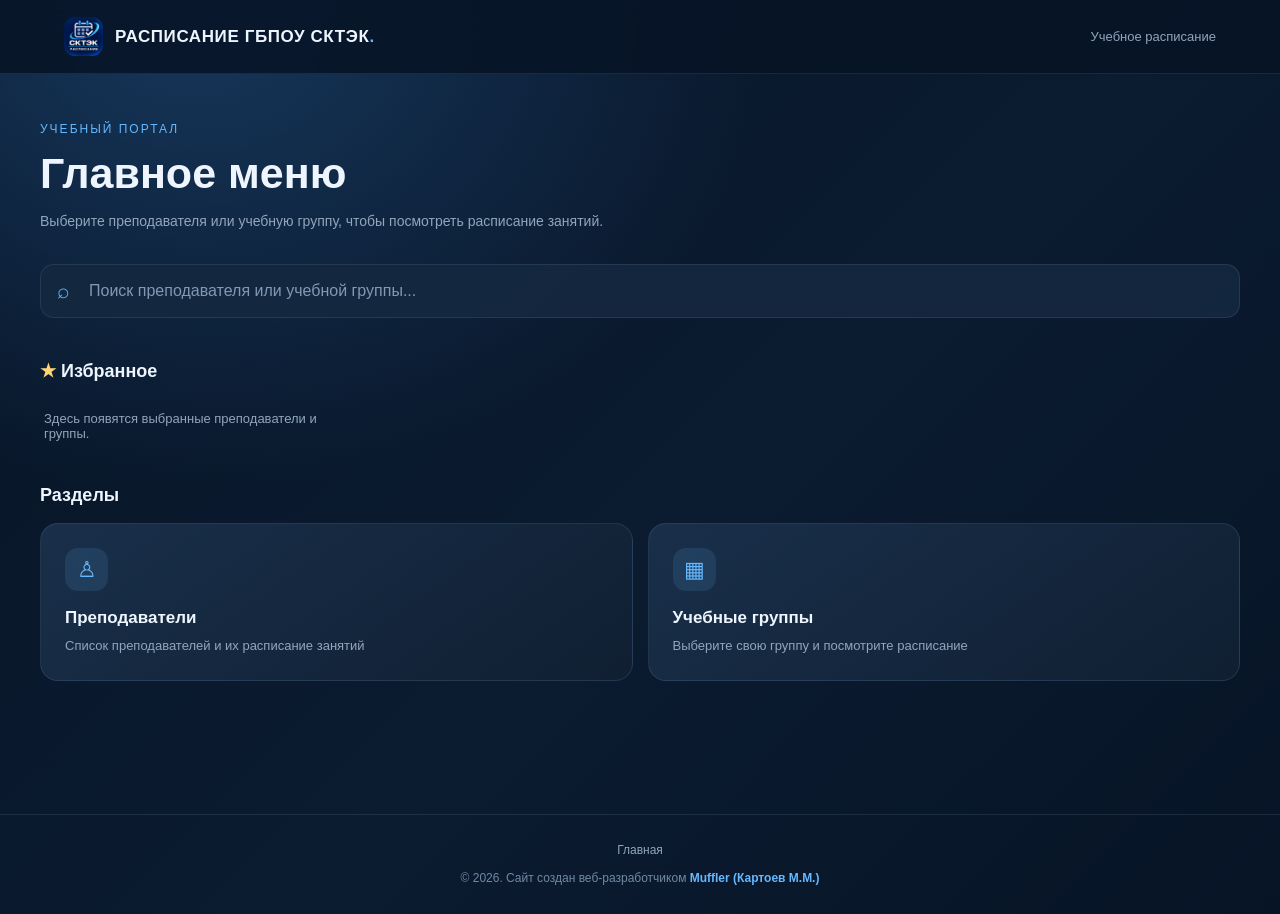
==== commit 36e482ab: "Update priw.html" ====
--- a/priw.html
+++ b/priw.html
@@ -4,143 +4,378 @@
 <head>
 <meta charset="UTF-8">
 <meta name="viewport" content="width=device-width, initial-scale=1.0">
-<meta name="theme-color" content="#081321">
+<meta name="theme-color" content="#071426">
 <title>Расписание СКТЭК</title>
 
 <style>
 :root {
-    --bg: #081321;
-    --panel: #111f31;
-    --panel2: #172a40;
-    --line: rgba(255,255,255,.09);
-    --text: #f3f7fc;
-    --muted: #91a4ba;
-    --blue: #69baff;
-    --green: #55d69b;
+    --bg: #071426;
+    --panel: #101f32;
+    --panel2: #142840;
+    --border: rgba(145, 181, 218, .13);
+    --text: #eef5ff;
+    --muted: #91a5bc;
+    --blue: #65b8ff;
+    --green: #54d69a;
     --gold: #ffd477;
 }
+
 * { box-sizing: border-box; margin: 0; padding: 0; }
+
 body {
     min-height: 100vh;
+    font-family: Arial, sans-serif;
     color: var(--text);
     background:
-        radial-gradient(ellipse at 50% -20%, #1b4166 0, transparent 55%),
-        var(--bg);
-    font-family: -apple-system, BlinkMacSystemFont, "Segoe UI", Arial, sans-serif;
-}
+        radial-gradient(ellipse at 15% 0%, #17385d 0, transparent 38%),
+        linear-gradient(135deg, #071426, #0b1b30 55%, #071426);
+}
+
+button, input { font: inherit; }
+button { cursor: pointer; }
+
 header {
-    height: 72px;
-    padding: 0 max(20px, calc((100% - 1120px)/2));
+    position: sticky;
+    top: 0;
+    z-index: 10;
+    min-height: 74px;
+    padding: 15px max(5%, calc((100% - 1250px)/2));
     display: flex;
     align-items: center;
     justify-content: space-between;
-    border-bottom: 1px solid var(--line);
-    background: rgba(8,19,33,.88);
-    position: sticky;
-    top: 0;
-    z-index: 5;
-    backdrop-filter: blur(16px);
-}
-.logo { display:flex; align-items:center; gap:11px; font-size:15px; font-weight:800; }
-.logo img { width:39px; height:39px; border-radius:10px; object-fit:contain; }
-.logo b { color:var(--blue); }
-.header-caption { color:var(--muted); font-size:12px; }
-main { max-width:1120px; min-height:calc(100vh - 140px); margin:auto; padding:42px 22px 65px; }
-.page { display:none; }
-.page.active { display:block; animation:appear .22s ease; }
-@keyframes appear { from {opacity:0; transform:translateY(5px)} to {opacity:1; transform:none} }
-.eyebrow { color:var(--blue); font-size:11px; font-weight:800; letter-spacing:2px; text-transform:uppercase; margin-bottom:12px; }
-h1 { font-size:clamp(29px,5vw,43px); letter-spacing:-1px; margin-bottom:12px; }
-h2 { font-size:18px; margin-bottom:17px; }
-.intro { color:var(--muted); font-size:14px; line-height:1.7; max-width:650px; }
-.hero { margin-bottom:30px; }
-.search { position:relative; margin:28px 0 32px; }
-.search input {
-    width:100%; height:54px; padding:0 18px 0 48px;
-    border:1px solid var(--line); border-radius:14px;
-    background:var(--panel); color:var(--text); font-size:14px; outline:none;
-}
-.search input:focus { border-color:var(--blue); box-shadow:0 0 0 3px #69baff18; }
-.search-icon { position:absolute; left:17px; top:15px; color:var(--blue); font-size:21px; }
-.search-results { display:grid; gap:7px; margin-top:8px; }
+    gap: 15px;
+    background: rgba(7, 20, 38, .88);
+    border-bottom: 1px solid var(--border);
+    backdrop-filter: blur(18px);
+}
+
+.logo {
+    display: flex;
+    align-items: center;
+    gap: 12px;
+    font-size: 17px;
+    font-weight: 800;
+    letter-spacing: .6px;
+}
+
+.logo img {
+    width: 39px;
+    height: 39px;
+    border-radius: 11px;
+    object-fit: cover;
+}
+
+.logo span { color: var(--blue); }
+.header-info { color: var(--muted); font-size: 13px; }
+
+main {
+    max-width: 1250px;
+    min-height: calc(100vh - 160px);
+    margin: auto;
+    padding: 48px 25px;
+}
+
+.page { display: none; }
+.page.active { display: block; }
+
+.welcome { margin-bottom: 32px; }
+.subtitle {
+    color: var(--blue);
+    font-size: 12px;
+    letter-spacing: 2px;
+    text-transform: uppercase;
+    margin-bottom: 13px;
+}
+.welcome h1 {
+    font-size: clamp(29px, 5vw, 43px);
+    margin-bottom: 12px;
+}
+.welcome p {
+    color: var(--muted);
+    font-size: 14px;
+    line-height: 1.6;
+}
+
+.section-title {
+    font-size: 18px;
+    margin-bottom: 17px;
+}
+
+.search-section { margin-bottom: 32px; }
+.search-wrap { position: relative; }
+
+.search-icon {
+    position: absolute;
+    top: 50%;
+    left: 17px;
+    transform: translateY(-50%);
+    color: var(--blue);
+    font-size: 21px;
+    pointer-events: none;
+}
+
+.search-input {
+    width: 100%;
+    padding: 17px 18px 17px 48px;
+    color: var(--text);
+    background: rgba(20, 40, 64, .9);
+    border: 1px solid var(--border);
+    border-radius: 14px;
+    outline: none;
+}
+.search-input:focus {
+    border-color: var(--blue);
+    box-shadow: 0 0 0 3px rgba(101,184,255,.09);
+}
+.search-input::placeholder { color: #8299b4; }
+
+.search-results {
+    display: grid;
+    gap: 8px;
+    margin-top: 10px;
+}
 .search-result {
-    display:flex; justify-content:space-between; gap:10px; width:100%;
-    padding:14px 16px; border:1px solid var(--line); border-radius:11px;
-    background:var(--panel); color:var(--text); text-align:left; cursor:pointer;
-}
-.search-result span { color:var(--blue); font-size:12px; }
-.menu { display:grid; grid-template-columns:repeat(2,minmax(0,1fr)); gap:15px; }
+    width: 100%;
+    display: flex;
+    justify-content: space-between;
+    align-items: center;
+    gap: 12px;
+    padding: 14px 17px;
+    color: var(--text);
+    background: var(--panel);
+    border: 1px solid var(--border);
+    border-radius: 11px;
+    text-align: left;
+}
+.search-result:hover { border-color: var(--blue); }
+.search-result span { color: var(--blue); font-size: 12px; }
+.search-empty, .empty {
+    color: var(--muted);
+    font-size: 13px;
+    padding: 12px 4px;
+}
+
+.favorite-section { margin-bottom: 32px; }
+.favorite-section .section-title span { color: var(--gold); }
+
+.menu, .items {
+    display: grid;
+    grid-template-columns: repeat(2, minmax(0, 1fr));
+    gap: 15px;
+}
+
 .menu-card {
-    min-height:150px; padding:23px; border:1px solid var(--line);
-    border-radius:17px; background:linear-gradient(145deg,#172d45,#101e30);
-    color:var(--text); text-align:left; cursor:pointer; transition:.2s;
-}
-.menu-card:hover,.item:hover { border-color:#69baff77; transform:translateY(-2px); }
+    min-height: 155px;
+    padding: 24px;
+    color: var(--text);
+    text-align: left;
+    background: linear-gradient(145deg, #192f4a, #101f32);
+    border: 1px solid var(--border);
+    border-radius: 18px;
+    transition: .2s;
+}
+.menu-card:hover {
+    transform: translateY(-3px);
+    border-color: rgba(101,184,255,.5);
+}
 .menu-icon {
-    width:43px; height:43px; display:grid; place-items:center;
-    margin-bottom:17px; border-radius:13px; background:#69baff19;
-    color:var(--blue); font-size:22px;
-}
-.menu-card h3 { font-size:16px; margin-bottom:8px; }
-.menu-card p { color:var(--muted); font-size:12px; line-height:1.6; }
-.items { display:grid; grid-template-columns:repeat(auto-fill,minmax(230px,1fr)); gap:12px; }
+    width: 43px;
+    height: 43px;
+    display: grid;
+    place-items: center;
+    margin-bottom: 17px;
+    color: var(--blue);
+    background: rgba(101,184,255,.12);
+    border-radius: 13px;
+    font-size: 22px;
+}
+.menu-card h3 { margin-bottom: 8px; font-size: 17px; }
+.menu-card p { color: var(--muted); font-size: 13px; line-height: 1.5; }
+
+.items { grid-template-columns: repeat(auto-fill, minmax(245px, 1fr)); }
+
 .item {
-    display:flex; align-items:center; gap:12px; padding:17px;
-    border:1px solid var(--line); border-radius:14px;
-    background:var(--panel); transition:.2s;
-}
-.item-info { flex:1; min-width:0; cursor:pointer; }
-.item-info h3 { font-size:14px; margin-bottom:6px; }
-.item-info p { color:var(--muted); font-size:12px; }
-.star {
-    width:38px; height:38px; flex-shrink:0; border:1px solid var(--line);
-    border-radius:11px; background:var(--panel2); color:#8fa4bb;
-    font-size:21px; cursor:pointer;
-}
-.star.selected { color:var(--gold); }
-.back { margin-bottom:25px; border:0; background:none; color:var(--blue); font-size:14px; cursor:pointer; }
-.schedule-heading { display:flex; align-items:center; justify-content:space-between; gap:12px; margin-bottom:22px; }
-.schedule-heading h1 { font-size:clamp(24px,4vw,34px); margin:0; }
-.controls { display:flex; align-items:center; flex-wrap:wrap; gap:9px; margin-bottom:17px; }
-.controls label { color:var(--muted); font-size:13px; }
-.controls input { min-height:40px; padding:8px 11px; border:1px solid var(--line); border-radius:9px; background:var(--panel); color:white; color-scheme:dark; }
-.btn {
-    min-height:39px; padding:9px 14px; border:1px solid var(--line);
-    border-radius:9px; background:var(--panel); color:#b4c5d8;
-    font-size:12px; font-weight:650; cursor:pointer;
-}
-.btn.active { background:#174c78; border-color:#318ee0; color:white; }
-.weeks { display:flex; gap:8px; margin-bottom:20px; }
-.weeks .btn { flex:1; max-width:170px; }
-.days { display:grid; gap:13px; }
-.day { overflow:hidden; border:1px solid var(--line); border-radius:15px; background:var(--panel); }
-.day.today { border-color:#69baff99; }
-.day-head { display:flex; justify-content:space-between; gap:10px; padding:16px 18px; background:var(--panel2); border-bottom:1px solid var(--line); }
-.day-head h3 { font-size:14px; }
-.day-head span { color:var(--muted); font-size:12px; }
-.lesson { display:grid; grid-template-columns:125px 1fr; gap:14px; padding:16px 18px; border-bottom:1px solid var(--line); }
-.lesson:last-child { border-bottom:0; }
-.lesson-time { color:var(--blue); font-size:13px; font-weight:700; }
-.lesson-main { font-size:13px; font-weight:650; margin-bottom:5px; }
-.lesson-sub { color:#a9bbcf; font-size:13px; line-height:1.5; }
-.lesson-teacher { color:var(--blue); font-size:12px; margin-top:7px; }
-.status { color:var(--green); font-size:11px; font-weight:750; margin-top:7px; }
-.empty { color:var(--muted); padding:17px 4px; font-size:13px; }
-.note { color:var(--muted); font-size:11px; line-height:1.6; margin-top:17px; }
-.loading { padding:20px; border:1px solid var(--line); border-radius:14px; background:var(--panel); color:var(--muted); line-height:1.6; }
-.error { color:#ff9b9b; }
-footer { padding:22px 15px; border-top:1px solid var(--line); color:#71869e; text-align:center; font-size:11px; }
-footer div { margin-bottom:6px; color:#a4b8ce; }
-@media(max-width:650px) {
-    header { height:64px; padding:0 15px; }
-    .logo { font-size:12px; gap:8px; }
-    .logo img { width:34px; height:34px; }
-    .header-caption { display:none; }
-    main { padding:32px 16px 50px; }
-    .menu,.items { grid-template-columns:1fr; }
-    .lesson { grid-template-columns:1fr; gap:7px; padding:14px; }
-    .day-head { padding:14px; }
-    .weeks .btn { padding:9px 5px; font-size:11px; }
+    display: flex;
+    align-items: center;
+    justify-content: space-between;
+    gap: 12px;
+    min-width: 0;
+    padding: 19px;
+    background: rgba(16,31,50,.88);
+    border: 1px solid var(--border);
+    border-radius: 15px;
+    transition: .2s;
+}
+.item:hover { border-color: rgba(101,184,255,.45); }
+.item-info { flex: 1; min-width: 0; cursor: pointer; }
+.item-info h3 { font-size: 15px; margin-bottom: 8px; }
+.item-info p { color: var(--muted); font-size: 12px; }
+
+.developer {
+    display: inline-flex;
+    align-items: center;
+    vertical-align: middle;
+    margin-left: 9px;
+    padding: 5px 8px;
+    color: var(--blue);
+    background: rgba(101,184,255,.1);
+    border: 1px solid rgba(101,184,255,.25);
+    border-radius: 7px;
+    font-size: 9px;
+    font-weight: 800;
+    letter-spacing: .5px;
+    white-space: nowrap;
+}
+
+.star, .favorite-btn {
+    width: 39px;
+    height: 39px;
+    flex-shrink: 0;
+    color: #91a5bc;
+    background: rgba(101,184,255,.07);
+    border: 1px solid var(--border);
+    border-radius: 11px;
+    font-size: 21px;
+}
+.star.selected, .favorite-btn.selected {
+    color: var(--gold);
+    border-color: rgba(255,212,119,.4);
+    background: rgba(255,212,119,.1);
+}
+
+.back {
+    margin-bottom: 28px;
+    color: var(--blue);
+    background: none;
+    border: 0;
+    font-size: 14px;
+}
+
+.schedule-heading {
+    display: flex;
+    align-items: center;
+    justify-content: space-between;
+    gap: 15px;
+    margin-bottom: 24px;
+}
+.schedule-heading h1 { font-size: clamp(24px, 4vw, 35px); }
+
+.schedule-date {
+    display: flex;
+    align-items: center;
+    flex-wrap: wrap;
+    gap: 10px;
+    margin-bottom: 23px;
+}
+.schedule-date label { color: var(--muted); font-size: 14px; }
+.schedule-date input {
+    padding: 11px 13px;
+    color: white;
+    color-scheme: dark;
+    background: var(--panel2);
+    border: 1px solid var(--border);
+    border-radius: 9px;
+}
+
+.week-switch { display: flex; gap: 10px; margin-bottom: 22px; }
+.week-btn {
+    padding: 11px 18px;
+    color: var(--muted);
+    background: var(--panel);
+    border: 1px solid var(--border);
+    border-radius: 10px;
+}
+.week-btn.active {
+    color: white;
+    background: #1c5b91;
+    border-color: var(--blue);
+}
+
+.days { display: grid; gap: 15px; }
+.day-card {
+    overflow: hidden;
+    background: rgba(16,31,50,.9);
+    border: 1px solid var(--border);
+    border-radius: 16px;
+}
+.day-card.selected-day {
+    border-color: var(--blue);
+    box-shadow: 0 0 18px rgba(88,174,240,.1);
+}
+.day-header {
+    display: flex;
+    justify-content: space-between;
+    align-items: center;
+    gap: 12px;
+    padding: 17px 20px;
+    background: rgba(39,76,113,.3);
+    border-bottom: 1px solid var(--border);
+}
+.day-header h3 { font-size: 15px; }
+.day-header span { color: var(--muted); font-size: 12px; }
+
+.lesson {
+    display: grid;
+    grid-template-columns: 145px 1fr;
+    gap: 15px;
+    padding: 17px 20px;
+    border-bottom: 1px solid rgba(145,181,218,.08);
+}
+.lesson:last-child { border-bottom: 0; }
+.lesson-time { color: var(--blue); font-size: 13px; font-weight: 700; }
+.lesson-group { color: #e0edff; font-size: 14px; margin-bottom: 6px; }
+.lesson-subject { color: var(--muted); font-size: 13px; line-height: 1.5; }
+.lesson-teacher { color: var(--blue); font-size: 12px; margin-top: 7px; }
+
+.lesson-status {
+    display: inline-block;
+    margin-top: 8px;
+    color: var(--green);
+    font-size: 12px;
+    font-weight: 700;
+}
+
+.no-lessons { padding: 22px 20px; color: var(--muted); font-size: 13px; }
+.schedule-note { color: #8299b4; font-size: 12px; margin-top: 18px; }
+
+.loading, .error {
+    padding: 35px 20px;
+    color: var(--muted);
+    text-align: center;
+    line-height: 1.6;
+}
+.error { color: #ff9b9b; }
+.retry {
+    margin-top: 15px;
+    padding: 10px 17px;
+    color: white;
+    background: #1c5b91;
+    border: 0;
+    border-radius: 9px;
+}
+
+footer {
+    padding: 25px 15px;
+    color: #7189a4;
+    text-align: center;
+    border-top: 1px solid var(--border);
+    font-size: 12px;
+    line-height: 1.8;
+}
+.footer-page { color: var(--muted); margin-bottom: 6px; }
+.footer-text { color: var(--blue); font-weight: 700; }
+
+@media(max-width: 650px) {
+    header { padding: 13px 17px; }
+    .logo { font-size: 13px; }
+    .logo img { width: 34px; height: 34px; }
+    .header-info { display: none; }
+    main { padding: 35px 17px; }
+    .menu { grid-template-columns: 1fr; }
+    .items { grid-template-columns: 1fr; }
+    .lesson { grid-template-columns: 1fr; gap: 8px; padding: 16px; }
+    .day-header { padding: 15px 16px; }
+    .week-btn { flex: 1; padding: 11px 8px; font-size: 12px; }
 }
 </style>
 </head>
@@ -149,112 +384,124 @@
 <header>
     <div class="logo">
         <img src="https://muffler-kmm.github.io/Shedule/icon-192.png" alt="СКТЭК">
-        <span>РАСПИСАНИЕ ГБПОУ СКТЭК<b>.</b></span>
+        <div>РАСПИСАНИЕ ГБПОУ СКТЭК<span>.</span></div>
     </div>
-    <div class="header-caption">Учебное расписание</div>
+    <div class="header-info">Учебное расписание</div>
 </header>
 
 <main>
-    <section id="home" class="page active">
-        <div class="hero">
-            <div class="eyebrow">Учебный портал</div>
-            <h1>Расписание занятий</h1>
-            <p class="intro">Выберите преподавателя или учебную группу, чтобы посмотреть расписание занятий.</p>
-        </div>
-
-        <div class="search">
-            <span class="search-icon">⌕</span>
-            <input id="search" type="search" placeholder="Поиск преподавателя или группы..." autocomplete="off">
-            <div class="search-results" id="searchResults"></div>
-        </div>
-
-        <div style="margin-bottom:30px">
-            <h2>★ Избранное</h2>
-            <div class="items" id="favorites"></div>
-        </div>
-
-        <h2>Разделы</h2>
-        <div class="menu">
-            <button class="menu-card" onclick="showPage('teachers')">
-                <div class="menu-icon">♙</div>
-                <h3>Преподаватели</h3>
-                <p>Список преподавателей и их расписание занятий</p>
-            </button>
-            <button class="menu-card" onclick="showPage('groups')">
-                <div class="menu-icon">▦</div>
-                <h3>Учебные группы</h3>
-                <p>Выберите свою группу и посмотрите расписание</p>
-            </button>
-        </div>
-    </section>
-
-    <section id="teachers" class="page">
-        <button class="back" onclick="showPage('home')">← Главное меню</button>
-        <div class="hero">
-            <div class="eyebrow">Список преподавателей</div>
-            <h1>Преподаватели</h1>
-            <p class="intro">Выберите преподавателя, чтобы открыть его расписание.</p>
-        </div>
-        <div class="items" id="teacherList"></div>
-    </section>
-
-    <section id="groups" class="page">
-        <button class="back" onclick="showPage('home')">← Главное меню</button>
-        <div class="hero">
-            <div class="eyebrow">Учебные группы</div>
-            <h1>Группы</h1>
-            <p class="intro">Выберите учебную группу, чтобы посмотреть занятия.</p>
-        </div>
-        <div class="items" id="groupList"></div>
-    </section>
-
-    <section id="schedule" class="page">
-        <button class="back" onclick="showPage(previousPage)">← Назад</button>
-        <div class="schedule-heading">
-            <h1 id="scheduleTitle">Расписание</h1>
-            <button class="star" id="scheduleStar" title="Добавить в избранное">☆</button>
-        </div>
-
-        <div class="controls">
-            <label for="datePicker">Дата:</label>
-            <input type="date" id="datePicker">
-            <button class="btn" id="todayButton">Сегодня</button>
-        </div>
-
-        <div class="weeks">
-            <button class="btn" id="week1" onclick="switchWeek(1)">Первая неделя</button>
-            <button class="btn" id="week2" onclick="switchWeek(2)">Вторая неделя</button>
-        </div>
-
-        <div class="days" id="days"></div>
-        <p class="note" id="note"></p>
-    </section>
-
-    <div id="loading" class="loading">Загружаем актуальную базу расписания…</div>
+    <div id="loading" class="loading">Загружаем расписание…</div>
+
+    <div id="app" hidden>
+        <section id="home" class="page active">
+            <div class="welcome">
+                <div class="subtitle">Учебный портал</div>
+                <h1>Главное меню</h1>
+                <p>Выберите преподавателя или учебную группу, чтобы посмотреть расписание занятий.</p>
+            </div>
+
+            <div class="search-section">
+                <div class="search-wrap">
+                    <span class="search-icon">⌕</span>
+                    <input class="search-input" id="globalSearch" type="search"
+                        placeholder="Поиск преподавателя или учебной группы..."
+                        autocomplete="off">
+                </div>
+                <div class="search-results" id="searchResults"></div>
+            </div>
+
+            <div class="favorite-section">
+                <h2 class="section-title"><span>★</span> Избранное</h2>
+                <div class="items" id="favoriteList"></div>
+            </div>
+
+            <h2 class="section-title">Разделы</h2>
+            <div class="menu">
+                <button class="menu-card" onclick="openPage('teachers')">
+                    <div class="menu-icon">♙</div>
+                    <h3>Преподаватели</h3>
+                    <p>Список преподавателей и их расписание занятий</p>
+                </button>
+                <button class="menu-card" onclick="openPage('groups')">
+                    <div class="menu-icon">▦</div>
+                    <h3>Учебные группы</h3>
+                    <p>Выберите свою группу и посмотрите расписание</p>
+                </button>
+            </div>
+        </section>
+
+        <section id="teachers" class="page">
+            <button class="back" onclick="openPage('home')">← Главное меню</button>
+            <div class="welcome">
+                <div class="subtitle">Список преподавателей</div>
+                <h1>Преподаватели</h1>
+                <p>Выберите преподавателя, чтобы открыть его расписание.</p>
+            </div>
+            <div class="items" id="teacherList"></div>
+        </section>
+
+        <section id="groups" class="page">
+            <button class="back" onclick="openPage('home')">← Главное меню</button>
+            <div class="welcome">
+                <div class="subtitle">Учебные группы</div>
+                <h1>Группы</h1>
+                <p>Выберите учебную группу, чтобы посмотреть занятия.</p>
+            </div>
+            <div class="items" id="groupList"></div>
+        </section>
+
+        <section id="schedule" class="page">
+            <button class="back" onclick="goBack()">← Назад</button>
+            <div class="schedule-heading">
+                <h1 id="scheduleTitle"></h1>
+                <button class="favorite-btn" id="scheduleFavorite"
+                    aria-label="Добавить в избранное">☆</button>
+            </div>
+
+            <div class="schedule-date">
+                <label for="datePicker">Дата:</label>
+                <input type="date" id="datePicker">
+                <button class="week-btn" id="todayButton">Сегодня</button>
+            </div>
+
+            <div class="week-switch">
+                <button class="week-btn" id="week1" onclick="switchWeek(1)">Первая неделя</button>
+                <button class="week-btn" id="week2" onclick="switchWeek(2)">Вторая неделя</button>
+            </div>
+
+            <div id="days" class="days"></div>
+            <p class="schedule-note" id="scheduleNote"></p>
+        </section>
+    </div>
 </main>
 
 <footer>
-    <div id="footerPage">Главная</div>
-    © 2026. Учебное расписание ГБПОУ СКТЭК
+    <div class="footer-page" id="footerPage">Главная</div>
+    <div>© 2026. Сайт создан веб-разработчиком
+        <span class="footer-text">Muffler (Картоев М.М.)</span>
+    </div>
 </footer>
 
 <script>
+"use strict";
+
+/* Источник действующего расписания */
 const SOURCE_URL = "https://muffler-kmm.github.io/Shedule/";
-const TIMES = ["9:00–10:20", "10:30–11:50", "12:30–13:50", "14:00–15:20"];
-const DAY_NAMES = ["Понедельник", "Вторник", "Среда", "Четверг", "Пятница"];
-
-let DATA = null;
+
+let DATA;
 let teachers = [];
 let groups = [];
+let times = [];
+
+const dayNames = ["Понедельник", "Вторник", "Среда", "Четверг", "Пятница"];
+const pageNames = {
+    home: "Главная",
+    teachers: "Преподаватели",
+    groups: "Учебные группы",
+    schedule: "Расписание"
+};
+
 let favorites = [];
-let selectedName = "";
-let selectedType = "teacher";
-let previousPage = "home";
-let selectedDate = new Date();
-let activeWeek = 1;
-
-selectedDate.setHours(0,0,0,0);
-
 try {
     favorites = JSON.parse(localStorage.getItem("scheduleFavorites") || "[]");
     if (!Array.isArray(favorites)) favorites = [];
@@ -262,344 +509,556 @@
     favorites = [];
 }
 
-const $ = id => document.getElementById(id);
-
-function showPage(id) {
-    document.querySelectorAll(".page").forEach(p => p.classList.remove("active"));
-    $(id).classList.add("active");
-    $("footerPage").textContent = ({
-        home:"Главная", teachers:"Преподаватели",
-        groups:"Учебные группы", schedule:"Расписание"
-    })[id] || "Расписание";
-    window.scrollTo({top:0, behavior:"smooth"});
-}
-
-function getMonday(date) {
-    const d = new Date(date);
-    const day = d.getDay();
-    d.setDate(d.getDate() + (day === 0 ? -6 : 1-day));
-    d.setHours(0,0,0,0);
-    return d;
-}
-
-function getWeekNumber(date) {
-    const base = new Date(2026,8,7);
-    const monday = getMonday(date);
-    const diff = Math.round((monday-base)/86400000);
-    return ((Math.floor(diff/7)%2+2)%2) === 0 ? 2 : 1;
-}
-
-function inputDate(date) {
-    return `${date.getFullYear()}-${String(date.getMonth()+1).padStart(2,"0")}-${String(date.getDate()).padStart(2,"0")}`;
-}
-
-function formatDate(date) {
-    return date.toLocaleDateString("ru-RU",{day:"numeric",month:"long"});
-}
-
-function openSchedule(name,type,from) {
+let previousPage = "teachers";
+let selectedName = "";
+let selectedType = "teacher";
+let selectedDate = new Date();
+selectedDate.setHours(0, 0, 0, 0);
+
+let activeWeek = getWeekNumber(selectedDate);
+let followsToday = true;
+let lastLocalDate = toInputDate(new Date());
+
+/* Загрузка настоящих данных с основного сайта */
+async function loadSchedule() {
+    const loading = document.getElementById("loading");
+
+    try {
+        const response = await fetch(SOURCE_URL + "?v=" + Date.now(), {
+            cache: "no-store"
+        });
+
+        if (!response.ok) {
+            throw new Error("Не удалось получить данные расписания.");
+        }
+
+        const html = await response.text();
+
+        const dataMatch = html.match(
+            /const DATA\s*=\s*(\{[\s\S]*?\});\s*const teachers\s*=/
+        );
+
+        const teacherMatch = html.match(
+            /const teachers\s*=\s*(\[[\s\S]*?\]);\s*const groups\s*=/
+        );
+
+        if (!dataMatch || !teacherMatch) {
+            throw new Error("Не удалось найти данные расписания на основном сайте.");
+        }
+
+        DATA = JSON.parse(dataMatch[1]);
+        teachers = JSON.parse(teacherMatch[1]);
+        groups = DATA.groups.map(group => group.name);
+        times = DATA.times;
+
+        if (!DATA.groups || !DATA.times) {
+            throw new Error("Данные расписания имеют неверный формат.");
+        }
+
+        loading.hidden = true;
+        document.getElementById("app").hidden = false;
+
+        renderLists();
+        renderSearch();
+        document.getElementById("datePicker").value = toInputDate(selectedDate);
+
+    } catch (error) {
+        console.error(error);
+        loading.className = "error";
+        loading.innerHTML = `
+            Не удалось загрузить расписание.<br>
+            Проверьте подключение к интернету и попробуйте ещё раз.
+            <br><button class="retry" onclick="location.reload()">Повторить</button>
+        `;
+    }
+}
+
+/* Навигация */
+function openPage(pageId) {
+    document.querySelectorAll(".page").forEach(page => {
+        page.classList.remove("active");
+    });
+
+    document.getElementById(pageId).classList.add("active");
+    document.getElementById("footerPage").textContent =
+        pageNames[pageId] || "Расписание";
+
+    window.scrollTo({ top: 0, behavior: "smooth" });
+}
+
+function goBack() {
+    openPage(previousPage);
+}
+
+/* Открытие расписания */
+function openSchedule(name, type, sourcePage) {
+    previousPage = sourcePage;
     selectedName = name;
     selectedType = type;
-    previousPage = from;
+
     activeWeek = getWeekNumber(selectedDate);
-    $("scheduleTitle").textContent = name;
-    $("datePicker").value = inputDate(selectedDate);
-    updateScheduleStar();
+
+    document.getElementById("scheduleTitle").textContent = name;
+    updateScheduleFavorite();
     renderSchedule();
-    showPage("schedule");
-}
-
+    openPage("schedule");
+}
+
+/* Избранное */
 function saveFavorites() {
-    localStorage.setItem("scheduleFavorites",JSON.stringify(favorites));
-}
-
-function isFavorite(name,type) {
-    return favorites.some(x => x.id === type+":"+name);
-}
-
-function toggleFavorite(name,type) {
-    const id = type+":"+name;
-    const index = favorites.findIndex(x => x.id === id);
-    if (index < 0) favorites.push({id,name,type});
-    else favorites.splice(index,1);
+    localStorage.setItem("scheduleFavorites", JSON.stringify(favorites));
+}
+
+function isFavorite(name, type) {
+    return favorites.some(item => item.id === type + ":" + name);
+}
+
+function toggleFavorite(name, type) {
+    const id = type + ":" + name;
+    const index = favorites.findIndex(item => item.id === id);
+
+    if (index === -1) {
+        favorites.push({ id, name, type });
+    } else {
+        favorites.splice(index, 1);
+    }
+
     saveFavorites();
     renderLists();
-    updateScheduleStar();
-}
-
-function updateScheduleStar() {
-    const active = isFavorite(selectedName,selectedType);
-    $("scheduleStar").textContent = active ? "★" : "☆";
-    $("scheduleStar").classList.toggle("selected",active);
-}
-
-function makeItem(name,type,from) {
+    updateScheduleFavorite();
+}
+
+function updateScheduleFavorite() {
+    const button = document.getElementById("scheduleFavorite");
+    if (!button || !selectedName) return;
+
+    const selected = isFavorite(selectedName, selectedType);
+    button.classList.toggle("selected", selected);
+    button.textContent = selected ? "★" : "☆";
+    button.title = selected ? "Убрать из избранного" : "Добавить в избранное";
+}
+
+/* Карточки преподавателей и групп */
+function createItem(name, type, sourcePage) {
     const card = document.createElement("div");
     card.className = "item";
 
     const info = document.createElement("div");
     info.className = "item-info";
+
     const title = document.createElement("h3");
     title.textContent = name;
+
+    if (type === "teacher" &&
+        name.replace(/\s/g, "") === "КартоевМ.М.") {
+
+        const badge = document.createElement("span");
+        badge.className = "developer";
+        badge.textContent = "⌘ РАЗРАБОТЧИК";
+        title.appendChild(badge);
+    }
+
     const description = document.createElement("p");
     description.textContent = "Посмотреть расписание →";
-    info.append(title,description);
-    info.onclick = () => openSchedule(name,type,from);
+
+    info.append(title, description);
+    info.onclick = () => openSchedule(name, type, sourcePage);
 
     const star = document.createElement("button");
     star.className = "star";
-    const update = () => {
-        const active = isFavorite(name,type);
-        star.textContent = active ? "★" : "☆";
-        star.classList.toggle("selected",active);
-    };
-    update();
-    star.onclick = () => toggleFavorite(name,type);
-
-    card.append(info,star);
+    star.setAttribute("aria-label", "Добавить в избранное");
+
+    function updateStar() {
+        const selected = isFavorite(name, type);
+        star.classList.toggle("selected", selected);
+        star.textContent = selected ? "★" : "☆";
+        star.title = selected ? "Убрать из избранного" : "Добавить в избранное";
+    }
+
+    updateStar();
+    star.onclick = () => toggleFavorite(name, type);
+
+    card.append(info, star);
     return card;
 }
 
 function renderLists() {
-    $("teacherList").replaceChildren();
-    $("groupList").replaceChildren();
-    $("favorites").replaceChildren();
-
-    teachers.forEach(name => $("teacherList").append(makeItem(name,"teacher","teachers")));
-    groups.forEach(name => $("groupList").append(makeItem(name,"group","groups")));
+    const teacherList = document.getElementById("teacherList");
+    const groupList = document.getElementById("groupList");
+    const favoriteList = document.getElementById("favoriteList");
+
+    teacherList.innerHTML = "";
+    groupList.innerHTML = "";
+    favoriteList.innerHTML = "";
+
+    teachers.forEach(name => {
+        teacherList.appendChild(createItem(name, "teacher", "teachers"));
+    });
+
+    groups.forEach(name => {
+        groupList.appendChild(createItem(name, "group", "groups"));
+    });
 
     if (!favorites.length) {
-        $("favorites").innerHTML = '<p class="empty">Здесь появятся выбранные преподаватели и группы.</p>';
-    } else {
-        favorites.forEach(item => $("favorites").append(makeItem(item.name,item.type,"home")));
-    }
-}
-
-function normalize(value) {
-    return value.toLocaleLowerCase("ru-RU").replace(/ё/g,"е").trim();
+        favoriteList.innerHTML =
+            '<p class="empty">Здесь появятся выбранные преподаватели и группы.</p>';
+        return;
+    }
+
+    favorites.forEach(item => {
+        favoriteList.appendChild(createItem(item.name, item.type, "home"));
+    });
+}
+
+/* Поиск */
+function normalizeSearch(value) {
+    return value.toLocaleLowerCase("ru-RU").replace(/ё/g, "е").trim();
 }
 
 function renderSearch() {
-    const query = normalize($("search").value);
-    const results = $("searchResults");
-    results.replaceChildren();
+    const input = document.getElementById("globalSearch");
+    const results = document.getElementById("searchResults");
+
+    if (!input || !results) return;
+
+    const query = normalizeSearch(input.value);
+    results.innerHTML = "";
+
     if (!query) return;
 
     const matches = [
-        ...teachers.map(name => ({name,type:"teacher",label:"Преподаватель",page:"teachers"})),
-        ...groups.map(name => ({name,type:"group",label:"Учебная группа",page:"groups"}))
-    ].filter(x => normalize(x.name).includes(query)).slice(0,12);
+        ...teachers.map(name => ({
+            name, type: "teacher", label: "Преподаватель", page: "teachers"
+        })),
+        ...groups.map(name => ({
+            name, type: "group", label: "Учебная группа", page: "groups"
+        }))
+    ].filter(item => normalizeSearch(item.name).includes(query)).slice(0, 12);
 
     if (!matches.length) {
-        const empty = document.createElement("p");
-        empty.className = "empty";
-        empty.textContent = "Ничего не найдено.";
-        results.append(empty);
+        const empty = document.createElement("div");
+        empty.className = "search-empty";
+        empty.textContent = "Ничего не найдено. Проверьте запрос.";
+        results.appendChild(empty);
         return;
     }
 
     matches.forEach(item => {
         const button = document.createElement("button");
+        button.type = "button";
         button.className = "search-result";
+
         const name = document.createElement("strong");
         name.textContent = item.name;
+
         const label = document.createElement("span");
         label.textContent = item.label;
-        button.append(name,label);
-        button.onclick = () => {
-            $("search").value = "";
-            results.replaceChildren();
-            openSchedule(item.name,item.type,item.page);
-        };
-        results.append(button);
+
+        button.append(name, label);
+
+        button.addEventListener("click", () => {
+            input.value = "";
+            results.innerHTML = "";
+            openSchedule(item.name, item.type, item.page);
+        });
+
+        results.appendChild(button);
     });
 }
 
-function groupLessons(name,week,day) {
-    const group = DATA.groups.find(x => x.name === name);
-    if (!group) return [];
-    const lessons = group.weeks[week-1]?.[day-1] || [];
-    return lessons.map((lesson,index) => lesson ? ({
-        time:TIMES[index], group:name,
-        subject:lesson.subject, teacher:lesson.teacher
-    }) : null).filter(Boolean);
-}
-
-function teacherLessons(name,week,day) {
-    if (name.toLocaleLowerCase("ru-RU").includes("ваканс")) return [];
-
-    if (name === "Картоев М. М.") {
-        return (DATA.kartoev[week-1]?.[day-1] || []).map((lesson,index) => ({
-            time:TIMES[index], group:lesson[0],
-            subject:lesson[1], teacher:name
-        }));
-    }
-
-    const result = [];
-    DATA.groups.forEach(group => {
-        groupLessons(group.name,week,day).forEach(lesson => {
-            if (lesson.teacher === name) result.push(lesson);
-        });
+/* Даты и учебные недели */
+function getMonday(date) {
+    const result = new Date(date);
+    const day = result.getDay();
+    const difference = day === 0 ? -6 : 1 - day;
+
+    result.setDate(result.getDate() + difference);
+    result.setHours(0, 0, 0, 0);
+    return result;
+}
+
+function getWeekNumber(date) {
+    const baseMonday = new Date(2026, 8, 7);
+    const currentMonday = getMonday(date);
+    const difference = Math.round((currentMonday - baseMonday) / 86400000);
+    const weekIndex = Math.floor(difference / 7);
+
+    return ((weekIndex % 2 + 2) % 2) === 0 ? 2 : 1;
+}
+
+function formatDate(date) {
+    return date.toLocaleDateString("ru-RU", {
+        day: "numeric",
+        month: "long",
+        year: "numeric"
     });
-    return result;
-}
-
-function isCurrentLesson(time,date) {
-    const now = new Date();
-    if (inputDate(date) !== inputDate(now)) return false;
-    const [start,end] = time.split("–");
-    const minutes = value => {
-        const [h,m] = value.trim().split(":").map(Number);
-        return h*60+m;
-    };
-    const current = now.getHours()*60+now.getMinutes();
-    return current >= minutes(start) && current < minutes(end);
-}
-
-function renderSchedule() {
-    $("week1").classList.toggle("active",activeWeek===1);
-    $("week2").classList.toggle("active",activeWeek===2);
-    $("days").replaceChildren();
-
-    const monday = getMonday(selectedDate);
-
-    for (let i=0; i<5; i++) {
-        const date = new Date(monday);
-        date.setDate(monday.getDate()+i);
-
-        const card = document.createElement("article");
-        card.className = "day";
-        if (inputDate(date) === inputDate(selectedDate)) card.classList.add("today");
-
-        const head = document.createElement("div");
-        head.className = "day-head";
-        const dayName = document.createElement("h3");
-        dayName.textContent = DAY_NAMES[i];
-        const dayDate = document.createElement("span");
-        dayDate.textContent = formatDate(date);
-        head.append(dayName,dayDate);
-        card.append(head);
-
-        const lessons = selectedType === "teacher"
-            ? teacherLessons(selectedName,activeWeek,i+1)
-            : groupLessons(selectedName,activeWeek,i+1);
-
-        lessons.sort((a,b) => TIMES.indexOf(a.time)-TIMES.indexOf(b.time));
-
-        if (!lessons.length) {
-            const empty = document.createElement("div");
-            empty.className = "empty";
-            empty.textContent = "Занятий нет";
-            card.append(empty);
-        }
-
-        lessons.forEach(lesson => {
-            const row = document.createElement("div");
-            row.className = "lesson";
-
-            const time = document.createElement("div");
-            time.className = "lesson-time";
-            time.textContent = `${TIMES.indexOf(lesson.time)+1}-я пара · ${lesson.time}`;
-
-            const details = document.createElement("div");
-            const main = document.createElement("div");
-            main.className = "lesson-main";
-            main.textContent = selectedType === "teacher" ? lesson.group : lesson.subject;
-
-            const subject = document.createElement("div");
-            subject.className = "lesson-sub";
-            subject.textContent = selectedType === "teacher"
-                ? lesson.subject : `Группа: ${lesson.group}`;
-
-            details.append(main,subject);
-
-            if (isCurrentLesson(lesson.time,date)) {
-                const status = document.createElement("div");
-                status.className = "status";
-                status.textContent = "Сейчас идёт";
-                details.append(status);
-            }
-
-            if (selectedType === "group") {
-                const teacher = document.createElement("div");
-                teacher.className = "lesson-teacher";
-                teacher.textContent = "Преподаватель: " + (lesson.teacher || "Не указан");
-                details.append(teacher);
-            }
-
-            row.append(time,details);
-            card.append(row);
-        });
-
-        $("days").append(card);
-    }
-
-    $("note").textContent = selectedType === "group"
-        ? "Показаны предметы и преподаватели выбранной учебной группы."
-        : "Показаны занятия преподавателя и соответствующие учебные группы.";
+}
+
+function toInputDate(date) {
+    return `${date.getFullYear()}-${String(date.getMonth() + 1).padStart(2, "0")}-${String(date.getDate()).padStart(2, "0")}`;
 }
 
 function switchWeek(number) {
     if (number !== activeWeek) {
-        selectedDate.setDate(selectedDate.getDate() + (number===2 ? 7 : -7));
-    }
+        const shift = number === 2 ? 7 : -7;
+        selectedDate.setDate(selectedDate.getDate() + shift);
+    }
+
     activeWeek = number;
-    $("datePicker").value = inputDate(selectedDate);
+    document.getElementById("datePicker").value = toInputDate(selectedDate);
     renderSchedule();
 }
 
-$("datePicker").addEventListener("change",event => {
-    if (!event.target.value) return;
-    const [y,m,d] = event.target.value.split("-").map(Number);
-    selectedDate = new Date(y,m-1,d);
+document.getElementById("datePicker").addEventListener("change", function() {
+    if (!this.value) return;
+
+    followsToday = false;
+
+    const [year, month, day] = this.value.split("-").map(Number);
+    selectedDate = new Date(year, month - 1, day);
     activeWeek = getWeekNumber(selectedDate);
+
     renderSchedule();
 });
 
-$("todayButton").onclick = () => {
-    selectedDate = new Date();
-    selectedDate.setHours(0,0,0,0);
+function setToday() {
+    followsToday = true;
+
+    const today = new Date();
+    lastLocalDate = toInputDate(today);
+
+    selectedDate = new Date(
+        today.getFullYear(),
+        today.getMonth(),
+        today.getDate()
+    );
+
     activeWeek = getWeekNumber(selectedDate);
-    $("datePicker").value = inputDate(selectedDate);
-    renderSchedule();
-};
-
-$("scheduleStar").onclick = () => toggleFavorite(selectedName,selectedType);
-$("search").addEventListener("input",renderSearch);
-
-async function loadSchedule() {
-    try {
-        const response = await fetch(SOURCE_URL + "?v=" + Date.now(), {cache:"no-store"});
-        if (!response.ok) throw new Error("Не удалось открыть исходный сайт.");
-        const html = await response.text();
-
-        const match = html.match(/const DATA\s*=\s*(\{[\s\S]*?\});\s*const teachers\s*=/);
-        if (!match) throw new Error("Не удалось найти базу расписания в исходном файле.");
-
-        DATA = JSON.parse(match[1]);
-
-        const teacherMatch = html.match(/const teachers\s*=\s*(\[[\s\S]*?\]);\s*const groups\s*=/);
-        if (teacherMatch) teachers = JSON.parse(teacherMatch[1]);
-        else {
-            teachers = [...new Set(DATA.groups.flatMap(group =>
-                group.weeks.flat(2).filter(Boolean).map(lesson => lesson.teacher)
-            ))].filter(Boolean).sort((a,b)=>a.localeCompare(b,"ru"));
+    document.getElementById("datePicker").value = lastLocalDate;
+
+    if (document.getElementById("schedule").classList.contains("active")) {
+        renderSchedule();
+    }
+}
+
+document.getElementById("todayButton").addEventListener("click", setToday);
+
+/* Обновление выбранной даты при смене суток */
+function refreshTodayIfNeeded() {
+    const today = new Date();
+    const todayKey = toInputDate(today);
+
+    if (todayKey === lastLocalDate) return;
+
+    lastLocalDate = todayKey;
+    if (!followsToday) return;
+
+    selectedDate = new Date(
+        today.getFullYear(),
+        today.getMonth(),
+        today.getDate()
+    );
+
+    activeWeek = getWeekNumber(selectedDate);
+
+    const picker = document.getElementById("datePicker");
+    if (picker) picker.value = todayKey;
+
+    if (document.getElementById("schedule").classList.contains("active")) {
+        renderSchedule();
+    }
+}
+
+/* Получение занятий */
+function getGroupLessons(groupName, week, day) {
+    const group = DATA.groups.find(item => item.name === groupName);
+    if (!group) return [];
+
+    const dayLessons = group.weeks[week - 1]?.[day - 1] || [];
+
+    return dayLessons.map((lesson, index) => lesson ? {
+        time: times[index],
+        group: groupName,
+        subject: lesson.subject,
+        teacher: lesson.teacher
+    } : null).filter(Boolean);
+}
+
+function getTeacherLessons(teacherName, week, day) {
+    if (teacherName.toLocaleLowerCase("ru-RU").includes("ваканс")) {
+        return [];
+    }
+
+    if (teacherName.replace(/\s/g, "") === "КартоевМ.М.") {
+        return (DATA.kartoev[week - 1]?.[day - 1] || []).map(lesson => ({
+            time: times[times.indexOf(lesson.time)] || "",
+            group: lesson[0],
+            subject: lesson[1],
+            teacher: teacherName
+        })).filter(lesson => lesson.time);
+    }
+
+    const result = [];
+
+    for (const group of DATA.groups) {
+        for (const lesson of getGroupLessons(group.name, week, day)) {
+            if (lesson.teacher === teacherName) result.push(lesson);
         }
-
-        groups = DATA.groups.map(group => group.name);
-
-        $("loading").style.display = "none";
-        renderLists();
-        $("datePicker").value = inputDate(selectedDate);
-    } catch(error) {
-        $("loading").classList.add("error");
-        $("loading").textContent =
-            "Не удалось загрузить расписание. Проверь подключение к интернету и доступность основного сайта. Подробности: " + error.message;
-        console.error(error);
-    }
-}
+    }
+
+    return result;
+}
+
+function getFilteredLessons(week, day) {
+    const result = selectedType === "teacher"
+        ? getTeacherLessons(selectedName, week, day)
+        : getGroupLessons(selectedName, week, day);
+
+    return result.sort((a, b) => times.indexOf(a.time) - times.indexOf(b.time));
+}
+
+/* Проверка текущей пары */
+function isCurrentLesson(time, date) {
+    const today = new Date();
+
+    if (
+        date.getDate() !== today.getDate() ||
+        date.getMonth() !== today.getMonth() ||
+        date.getFullYear() !== today.getFullYear()
+    ) {
+        return false;
+    }
+
+    const [start, end] = time.split("–");
+
+    function toMinutes(value) {
+        const [hours, minutes] = value.trim().split(":").map(Number);
+        return hours * 60 + minutes;
+    }
+
+    const now = today.getHours() * 60 + today.getMinutes();
+
+    return now >= toMinutes(start) && now < toMinutes(end);
+}
+
+/* Отображение расписания */
+function renderSchedule() {
+    document.getElementById("week1").classList.toggle("active", activeWeek === 1);
+    document.getElementById("week2").classList.toggle("active", activeWeek === 2);
+
+    const daysContainer = document.getElementById("days");
+    const note = document.getElementById("scheduleNote");
+
+    daysContainer.innerHTML = "";
+
+    const monday = getMonday(selectedDate);
+
+    for (let i = 0; i < 5; i++) {
+        const currentDate = new Date(monday);
+        currentDate.setDate(monday.getDate() + i);
+
+        const dayCard = document.createElement("div");
+        dayCard.className = "day-card";
+
+        if (
+            currentDate.getDate() === selectedDate.getDate() &&
+            currentDate.getMonth() === selectedDate.getMonth() &&
+            currentDate.getFullYear() === selectedDate.getFullYear()
+        ) {
+            dayCard.classList.add("selected-day");
+        }
+
+        const dayHeader = document.createElement("div");
+        dayHeader.className = "day-header";
+
+        const dayTitle = document.createElement("h3");
+        dayTitle.textContent = dayNames[i];
+
+        const dayDate = document.createElement("span");
+        dayDate.textContent = formatDate(currentDate);
+
+        dayHeader.append(dayTitle, dayDate);
+        dayCard.appendChild(dayHeader);
+
+        const dayLessons = getFilteredLessons(activeWeek, i + 1);
+
+        if (!dayLessons.length) {
+            const empty = document.createElement("div");
+            empty.className = "no-lessons";
+            empty.textContent = "Занятий нет";
+            dayCard.appendChild(empty);
+        } else {
+            dayLessons.forEach(lesson => {
+                const lessonCard = document.createElement("div");
+                lessonCard.className = "lesson";
+
+                const current = isCurrentLesson(lesson.time, currentDate);
+
+                const time = document.createElement("div");
+                time.className = "lesson-time";
+                time.textContent =
+                    `${times.indexOf(lesson.time) + 1}-я пара · ${lesson.time}`;
+
+                const details = document.createElement("div");
+
+                const mainInfo = document.createElement("div");
+                mainInfo.className = "lesson-group";
+                mainInfo.textContent = selectedType === "teacher"
+                    ? lesson.group
+                    : lesson.subject;
+
+                const subject = document.createElement("div");
+                subject.className = "lesson-subject";
+                subject.textContent = selectedType === "teacher"
+                    ? lesson.subject
+                    : `Группа: ${lesson.group}`;
+
+                details.append(mainInfo, subject);
+
+                if (current) {
+                    const status = document.createElement("div");
+                    status.className = "lesson-status";
+                    status.textContent = "Сейчас идёт";
+                    details.appendChild(status);
+                }
+
+                if (selectedType === "group") {
+                    const teacher = document.createElement("div");
+                    teacher.className = "lesson-teacher";
+
+                    teacher.textContent =
+                        lesson.teacher &&
+                        lesson.teacher.toLocaleLowerCase("ru-RU").includes("ваканс")
+                            ? "Преподаватель: Вакансия ин. яз"
+                            : `Преподаватель: ${lesson.teacher || "Не указан"}`;
+
+                    details.appendChild(teacher);
+                }
+
+                lessonCard.append(time, details);
+                dayCard.appendChild(lessonCard);
+            });
+        }
+
+        daysContainer.appendChild(dayCard);
+    }
+
+    note.textContent = selectedType === "group"
+        ? "В расписании группы показаны предметы и преподаватели согласно загруженному расписанию."
+        : "В расписании преподавателя показаны его занятия и соответствующие учебные группы.";
+}
+
+/* Запуск */
+document.getElementById("globalSearch").addEventListener("input", renderSearch);
+
+document.getElementById("scheduleFavorite").addEventListener("click", () => {
+    if (selectedName) toggleFavorite(selectedName, selectedType);
+});
+
+document.getElementById("datePicker").value = toInputDate(selectedDate);
 
 loadSchedule();
+setInterval(refreshTodayIfNeeded, 30000);
 </script>
 </body>
 </html>
